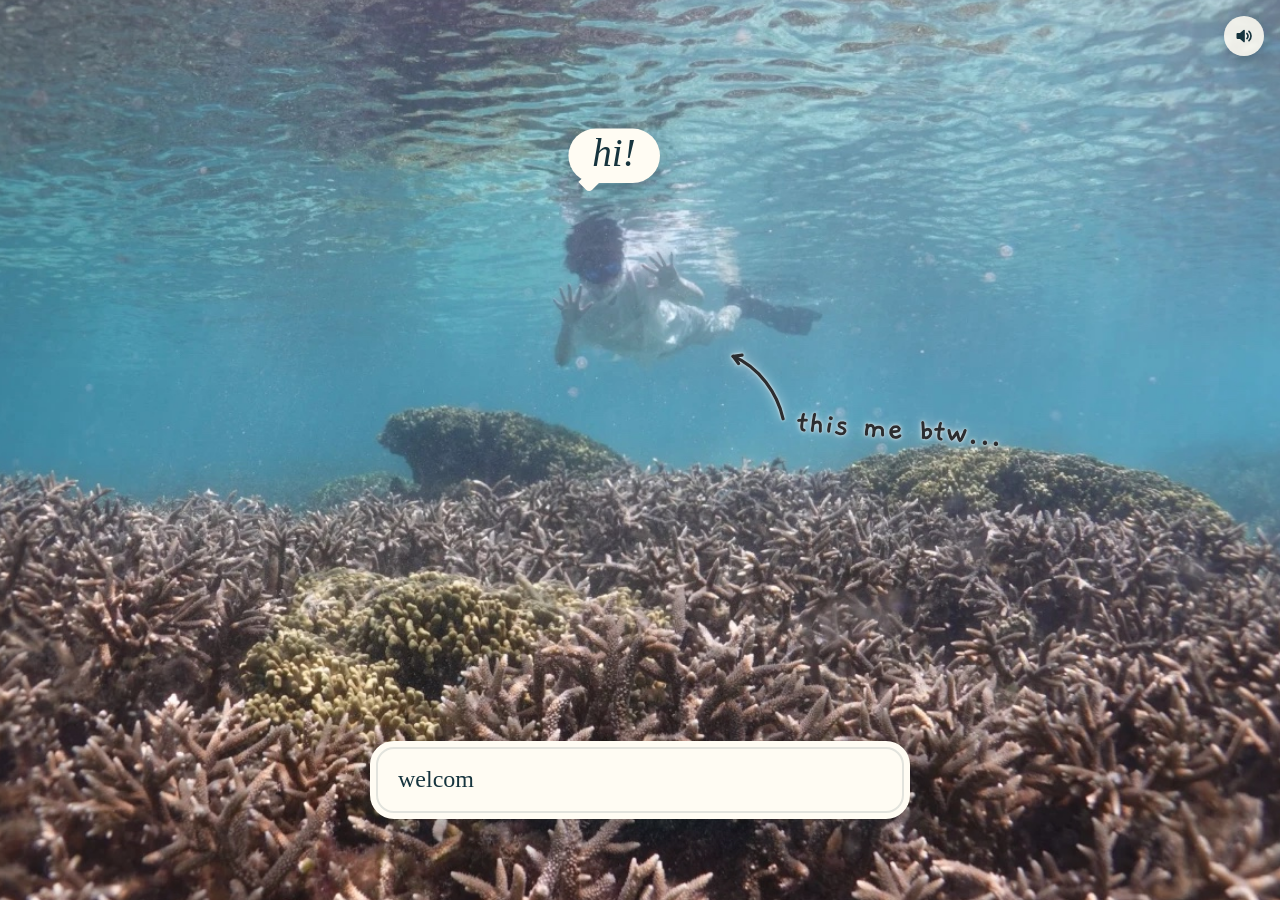
==== index.html @ 87427890 "Add Guam reef subheader under the Andrew's Reef title Co-Authored-By: Claude Opus 5.5 <noreply@anthr" ====
<!doctype html>
<html lang="en">
<head>
  <meta charset="utf-8">
  <meta name="viewport" content="width=device-width, initial-scale=1, viewport-fit=cover">
  <title>Andrew Gio Kang</title>
  <meta name="description" content="Andrew Gio Kang's personal website.">
  <meta name="theme-color" content="#0b3b4a">
  <link rel="preload" as="image" href="assets/scene1-plate.jpg">
  <link rel="preload" as="image" href="assets/reef-2.webp">
  <link rel="preconnect" href="https://fonts.googleapis.com">
  <link rel="preconnect" href="https://fonts.gstatic.com" crossorigin>
  <link href="https://fonts.googleapis.com/css2?family=Gaegu:wght@700&display=swap" rel="stylesheet">
  <style>
    /* Palatino Medium, falling back through the common Palatino cuts */
    @font-face {
      font-family: "AGK Palatino";
      src: local("Palatino Medium"), local("Palatino-Medium"),
           local("Palatino nova Medium"), local("PalatinoNova-Medium"),
           local("Palatino LT Std Medium"), local("PalatinoLTStd-Medium"),
           local("Palatino Linotype"), local("PalatinoLinotype-Roman"),
           local("Palatino"), local("Palatino-Roman"), local("Book Antiqua");
      font-weight: 500;
      font-style: normal;
    }
    @font-face {
      font-family: "AGK Palatino";
      src: local("Palatino Medium Italic"), local("Palatino-MediumItalic"),
           local("Palatino nova Medium Italic"), local("PalatinoNova-MediumItalic"),
           local("Palatino LT Std Medium Italic"), local("PalatinoLTStd-MediumItalic"),
           local("Palatino Linotype Italic"), local("PalatinoLinotype-Italic"),
           local("Palatino Italic"), local("Palatino-Italic"), local("Book Antiqua Italic");
      font-weight: 500;
      font-style: italic;
    }

    :root {
      --sea: #0b3b4a;
      --paper: #fffcf3;
      --ink: #16343e;
      --coral: #ff6a4d;
      --pencil: #2b2d30;
      --hand: "Gaegu", "Bradley Hand", "Segoe Print", cursive;
      --serif: "AGK Palatino", "Palatino Linotype", Palatino, "Book Antiqua",
               "URW Palladio L", P052, Georgia, serif;
      --vh: 1vh;
      --spring: cubic-bezier(.34, 1.56, .64, 1);
    }
    @supports (height: 1svh) { :root { --vh: 1svh; } }

    *, *::before, *::after { box-sizing: border-box; }
    html, body { margin: 0; height: 100%; }
    body {
      background: var(--sea);
      color: var(--ink);
      font-family: var(--serif);
      font-weight: 500;
      overflow: hidden;
      -webkit-font-smoothing: antialiased;
      -webkit-tap-highlight-color: transparent;
    }
    [hidden] { display: none !important; }

    /* ---------- Layers ---------- */
    .reef, .wipe, .bubbles, .menu, .hello { position: fixed; inset: 0; }
    .reef    { z-index: 0; overflow: hidden; }
    .wipe    { z-index: 1; width: 100%; height: 100%; pointer-events: none; opacity: 0; }
    .bubbles { z-index: 2; width: 100%; height: 100%; pointer-events: none; }
    .menu    { z-index: 3; }
    .hello   { z-index: 4; overflow: hidden; background: var(--sea); cursor: pointer; }

    .wipe.is-on { opacity: 1; }
    .wipe.is-fading { opacity: 0; transition: opacity .5s ease; }

    /* ---------- Scene 2: the reef ---------- */
    .reef img {
      width: 100%;
      height: 100%;
      object-fit: cover;
      object-position: 50% 45%;
      scale: 1.14;
      animation: drift 18s ease-in-out infinite alternate;
    }
    .is-diving .reef img,
    .is-menu .reef img {
      scale: 1;
      transition: scale 2.4s cubic-bezier(.2, .7, .2, 1);
    }
    @keyframes drift {
      from { translate: 0 0; }
      to   { translate: -1.2% -.8%; }
    }

    /* ---------- Scene 1: hello ---------- */
    /* 3:2 frame sized to cover the viewport, so overlays line up with the photo */
    .frame {
      position: absolute;
      width: max(100vw, calc(150 * var(--vh)));
      aspect-ratio: 3 / 2;
      left: calc(50vw - max(50vw, calc(75 * var(--vh))));
      top: calc(50 * var(--vh) - max(33.3333vw, calc(50 * var(--vh))));
      transform-origin: 47% 31%;
      opacity: 0;
    }
    .is-ready .frame {
      animation: fade-in .9s ease forwards, push-in 14s cubic-bezier(.25, .6, .3, 1) forwards,
                 sway 6s ease-in-out infinite alternate;
    }
    @keyframes fade-in { to { opacity: 1; } }
    @keyframes push-in { from { scale: 1; } to { scale: 1.09; } }
    @keyframes sway { from { translate: 0 -.25%; } to { translate: 0 .25%; } }

    .plate { display: block; width: 100%; height: 100%; }

    .hand { position: absolute; display: block; }
    .hand--l { left: 43.4848%; top: 30.9091%; width: 3.4848%; height: 5.2273%; transform-origin: 42.61% 92.39%; }
    .hand--r { left: 49.3939%; top: 27.5%;    width: 3.4091%; height: 4.6591%; transform-origin: 75.56% 82.93%; }
    .is-ready .hand--r { animation: wave-r 2.3s ease-in-out .7s infinite; }
    .is-ready .hand--l { animation: wave-l 2.3s ease-in-out .85s infinite; }
    @keyframes wave-r {
      0%, 66%, 100% { rotate: 0deg; }
      11% { rotate: -15deg; }  24% { rotate: 13deg; }
      37% { rotate: -13deg; }  50% { rotate: 11deg; }
    }
    @keyframes wave-l {
      0%, 66%, 100% { rotate: 0deg; }
      11% { rotate: 10deg; }   24% { rotate: -9deg; }
      37% { rotate: 9deg; }    50% { rotate: -7deg; }
    }

    /* little breath bubbles drifting up from the snorkel */
    .puffs { position: absolute; left: 45.6%; top: 3%; width: 2.4%; height: 22%; pointer-events: none; }
    .puffs i {
      position: absolute;
      top: 100%;
      left: var(--x);
      width: var(--s);
      aspect-ratio: 1;
      border-radius: 50%;
      border: 1px solid rgba(255, 255, 255, .75);
      background: radial-gradient(circle at 32% 30%, rgba(255, 255, 255, .9) 0 18%, rgba(255, 255, 255, .12) 22% 100%);
      opacity: 0;
    }
    .is-ready .puffs i { animation: puff 3.4s ease-in var(--d) infinite; }
    @keyframes puff {
      0%   { top: 100%; opacity: 0; translate: 0 0; }
      12%  { opacity: .9; }
      50%  { translate: 4px 0; }
      85%  { opacity: .8; }
      100% { top: 0%; opacity: 0; translate: -3px 0; }
    }

    /* "hi!" speech bubble, anchored above the snorkeler's head */
    .hi-anchor { position: absolute; left: 46.2%; top: 22.5%; width: 0; height: 0; }
    .hi {
      position: absolute;
      left: -18px;
      bottom: 12px;
      padding: .14em .62em .24em;
      background: var(--paper);
      color: var(--ink);
      border-radius: 999px;
      font-style: italic;
      font-size: clamp(24px, 2.8vw, 40px);
      line-height: 1;
      white-space: nowrap;
      transform-origin: 18px 100%;
      filter: drop-shadow(0 6px 12px rgba(0, 30, 45, .3));
      scale: 0;
    }
    .hi::after {
      content: "";
      position: absolute;
      left: 12px;
      bottom: -6px;
      width: 14px;
      height: 14px;
      background: inherit;
      border-radius: 0 0 4px 0;
      rotate: 45deg;
    }
    .is-ready .hi { animation: pop-in .55s var(--spring) .95s forwards, nod 1.15s ease-in-out 1.6s infinite; }
    @keyframes pop-in { from { scale: 0; } to { scale: 1; } }
    @keyframes nod { 0%, 100% { translate: 0 0; rotate: 0deg; } 50% { translate: 0 -4px; rotate: -4deg; } }

    /* game dialog box */
    .dialog {
      position: absolute;
      left: 50%;
      bottom: max(56px, calc(9 * var(--vh)), calc(env(safe-area-inset-bottom) + 24px));
      width: min(540px, calc(100% - 32px));
      translate: -50% 24px;
      scale: .94;
      opacity: 0;
      margin: 0;
      padding: 22px 52px 24px 28px;
      background: var(--paper);
      border-radius: 24px;
      box-shadow: 0 18px 40px rgba(0, 25, 40, .35);
      outline: 2px solid rgba(22, 52, 62, .12);
      outline-offset: -8px;
      font-size: clamp(19px, 2.2vw, 24px);
      line-height: 1.35;
      min-height: calc(1.35em + 46px);
      transition: opacity .3s ease, translate .5s var(--spring), scale .5s var(--spring);
    }
    .dialog.is-open { opacity: 1; translate: -50% 0; scale: 1; }
    .dialog__next {
      position: absolute;
      right: 22px;
      bottom: 18px;
      width: 16px;
      height: 12px;
      color: var(--coral);
      opacity: 0;
      transition: opacity .2s ease;
    }
    .dialog.is-done .dialog__next { opacity: 1; animation: nudge .9s ease-in-out infinite; }
    @keyframes nudge { 50% { translate: 0 4px; } }

    .hello.is-leaving .hi,
    .hello.is-leaving .note,
    .hello.is-leaving .dialog { opacity: 0; transition: opacity .18s ease; animation-play-state: paused; }

    /* ---------- Sticker menu ---------- */
    .menu {
      --cell: min(21vw, calc(30 * var(--vh)), 260px);
      display: grid;
      place-items: center;
      padding-top: clamp(48px, calc(8 * var(--vh)), 96px);
      pointer-events: none;
    }
    .is-menu .menu { pointer-events: auto; }
    .grid {
      display: grid;
      grid-template-columns: repeat(3, var(--cell));
      column-gap: clamp(14px, 5vw, 84px);
      row-gap: clamp(10px, calc(4.5 * var(--vh)), 48px);
      margin: 0;
      padding: 0;
      list-style: none;
    }

    .slot {
      display: block;
      color: inherit;
      text-decoration: none;
      outline: none;
      opacity: 0;
      scale: .2;
    }
    .menu.is-in .slot { animation: sticker-pop .75s var(--spring) calc(var(--i) * 120ms) both; }
    @keyframes sticker-pop {
      0%   { opacity: 0; scale: .2; translate: 0 60px; }
      55%  { opacity: 1; scale: 1.12; translate: 0 -8px; }
      78%  { scale: .96; translate: 0 2px; }
      100% { opacity: 1; scale: 1; translate: 0 0; }
    }

    .bob {
      display: flex;
      flex-direction: column;
      align-items: center;
      animation: bob var(--dur) ease-in-out var(--delay) infinite;
    }
    @keyframes bob {
      0%, 100% { translate: 0 0;      rotate: 0deg; }
      25%      { translate: 3px -6px; rotate: 1deg; }
      50%      { translate: 0 -11px;  rotate: 0deg; }
      75%      { translate: -3px -5px; rotate: -1deg; }
    }

    .sticker {
      display: flex;
      align-items: center;
      justify-content: center;
      width: var(--cell);
      height: var(--cell);
      rotate: var(--tilt);
      transition: scale .45s var(--spring), rotate .45s var(--spring);
    }
    .sticker img {
      display: block;
      max-width: calc(100% * var(--size, 1));
      max-height: calc(100% * var(--size, 1));
      filter: drop-shadow(0 10px 12px rgba(0, 25, 40, .32)) drop-shadow(0 2px 2px rgba(0, 25, 40, .18));
      transition: filter .3s ease;
      -webkit-user-drag: none;
      user-select: none;
    }

    .tag {
      margin-top: -4px;
      padding: .3em .78em .38em;
      background: var(--paper);
      color: var(--ink);
      border-radius: 7px 4px 8px 5px;
      font-size: clamp(14px, 1.45vw, 19px);
      line-height: 1;
      white-space: nowrap;
      rotate: var(--tag);
      box-shadow: 0 4px 10px rgba(0, 25, 40, .28);
      transition: background-color .2s ease, color .2s ease, scale .35s var(--spring);
    }

    .slot:hover .sticker,
    .slot:focus-visible .sticker { scale: 1.1; rotate: 0deg; }
    .slot:hover .sticker img,
    .slot:focus-visible .sticker img { filter: drop-shadow(0 22px 20px rgba(0, 25, 40, .38)) drop-shadow(0 2px 2px rgba(0, 25, 40, .15)); }
    .slot:hover .tag,
    .slot:focus-visible .tag { background: var(--coral); color: #fff; scale: 1.06; }
    .slot:active .sticker { scale: .95; transition-duration: .12s; }
    .slot.is-picked .sticker { animation: picked .45s var(--spring); }

    /* Animal Crossing-style "!" when the Film & Media sticker is picked */
    .bob { position: relative; }
    .slot.is-shocked .sticker { animation: shock-jump .55s var(--spring); }
    @keyframes shock-jump {
      0%   { scale: 1.1; translate: 0 0; rotate: 0deg; }
      30%  { scale: 1.16; translate: 0 -22px; rotate: -3deg; }
      100% { scale: 1.12; translate: 0 0; rotate: 0deg; }
    }
    .shock { position: absolute; z-index: 3; left: 50%; top: 4%; width: 0; height: 0; pointer-events: none; }
    .shock b {
      position: absolute;
      left: 0;
      bottom: 0;
      translate: -50% 0;
      font-family: "Arial Rounded MT Bold", ui-rounded, "Arial Black", system-ui, sans-serif;
      font-size: clamp(50px, 5.6vw, 76px);
      font-weight: 900;
      line-height: 1;
      color: var(--coral);
      -webkit-text-stroke: 4px #fff;
      paint-order: stroke fill;
      filter: drop-shadow(0 4px 8px rgba(0, 25, 40, .35));
      animation: bang .45s var(--spring) both;
    }
    .shock i {
      position: absolute;
      left: -3px;
      bottom: 6px;
      width: 6px;
      height: 24px;
      border-radius: 3px;
      background: var(--ink);
      box-shadow: 0 0 0 2px #fff;
      transform-origin: 50% calc(100% + 54px);
      rotate: var(--r);
      animation: zing .4s ease-out both;
    }
    .shock i:nth-child(1) { --r: -58deg; }
    .shock i:nth-child(2) { --r: -34deg; }
    .shock i:nth-child(3) { --r: 34deg; }
    .shock i:nth-child(4) { --r: 58deg; }
    @keyframes bang { from { scale: 0; translate: -50% 20px; } to { scale: 1; translate: -50% 0; } }
    @keyframes zing { from { opacity: 0; scale: 1 .2; } to { opacity: 1; scale: 1 1; } }
    @keyframes picked {
      0%   { scale: 1.1; rotate: 0deg; }
      35%  { scale: .86; rotate: -6deg; }
      100% { scale: 1.18; rotate: 4deg; }
    }

    /* ---------- Journal-paper title ---------- */
    .title {
      position: absolute;
      z-index: 2;
      left: clamp(10px, 2.4vw, 40px);
      top: clamp(14px, calc(3 * var(--vh)), 38px);
      margin: 0;
      font-size: clamp(26px, 3.1vw, 44px);
      font-weight: 500;
      font-style: italic;
      line-height: 1;
      white-space: nowrap;
      rotate: -9deg;
      opacity: 0;
      pointer-events: none;
    }
    .menu.is-in .title { animation: paper-in .8s var(--spring) both; }
    @keyframes paper-in {
      from { opacity: 0; translate: -40px -50px; scale: .7; }
      to   { opacity: 1; translate: 0 0; scale: 1; }
    }
    .title__float {
      display: block;
      filter: drop-shadow(0 10px 14px rgba(0, 25, 40, .3)) drop-shadow(0 1px 1px rgba(0, 25, 40, .2));
      animation: bob 6.5s ease-in-out -1s infinite;
    }
    /* lined notebook page: blue rules, red margin, spiral holes on top, torn bottom edge */
    .title__paper {
      display: block;
      padding: .9em .8em .62em 1.5em;
      color: #1d2f5c;
      background-color: #fffdf5;
      background-image:
        linear-gradient(90deg, transparent 1.05em, rgba(226, 92, 92, .65) 1.05em, rgba(226, 92, 92, .65) calc(1.05em + 1.5px), transparent calc(1.05em + 1.5px)),
        repeating-linear-gradient(180deg, transparent 0 calc(.55em - 1px), rgba(84, 140, 205, .4) calc(.55em - 1px) .55em);
      background-position: 0 0, 0 .52em;
      -webkit-mask: radial-gradient(circle .16em at 50% .4em, transparent 95%, #000 100%) 0 0 / .6em 100% repeat-x;
      mask: radial-gradient(circle .16em at 50% .4em, transparent 95%, #000 100%) 0 0 / .6em 100% repeat-x;
      clip-path: polygon(0 0, 100% 0, 100% 91%, 97% 95%, 93% 92%, 89% 97%, 85% 93%, 80% 97%, 76% 92%, 71% 96%,
                         66% 93%, 61% 98%, 56% 93%, 51% 96%, 46% 92%, 41% 97%, 36% 93%, 31% 96%, 26% 92%,
                         21% 97%, 16% 93%, 11% 96%, 6% 92%, 2% 96%, 0 93%);
    }
    .title__name { margin: 0; font: inherit; }
    /* small note under the title; wraps to the title's width instead of widening the paper */
    .title__sub {
      width: 0;
      min-width: 100%;
      margin: .45em 0 .2em;
      font-size: clamp(12px, 1vw, 14.5px);
      font-style: normal;
      line-height: 1.45;
      white-space: normal;
      color: #46527a;
    }
    .title__sub i { font-style: italic; }

    /* ---------- Pencil note pointing at the snorkeler (positions are % of the photo) ---------- */
    .note {
      position: absolute;
      inset: 0;
      color: var(--pencil);
      pointer-events: none;
    }
    .note__arrow {
      position: absolute;
      left: 55.7%;
      top: 38.4%;
      width: 4.1%;
      height: 7.1%;
      overflow: visible;
      fill: none;
      stroke: currentColor;
      stroke-width: 3px;
      filter: drop-shadow(0 0 1.5px rgba(255, 255, 255, .95)) drop-shadow(0 0 5px rgba(255, 255, 255, .6));
      stroke-linecap: round;
      stroke-linejoin: round;
    }
    .note__arrow path { stroke-dasharray: 1; stroke-dashoffset: 1; vector-effect: non-scaling-stroke; }
    .is-ready .note__shaft { animation: draw .45s ease-out 2.6s forwards; }
    .is-ready .note__head  { animation: draw .18s ease-out 3.05s forwards; }
    @keyframes draw { to { stroke-dashoffset: 0; } }
    .note__text {
      position: absolute;
      left: 60.4%;
      top: 44.6%;
      font-family: var(--hand);
      font-weight: 700;
      font-size: clamp(20px, calc(max(100vw, calc(150 * var(--vh))) * .023), 38px);
      line-height: 1;
      white-space: nowrap;
      rotate: 4deg;
      text-shadow: 0 0 1px rgba(255, 255, 255, .9), 0 0 4px rgba(255, 255, 255, .85), 0 0 12px rgba(255, 255, 255, .5);
      clip-path: inset(-30% 100% -30% 0);
    }
    .is-ready .note__text { animation: write .75s linear 1.85s forwards; }
    @keyframes write { to { clip-path: inset(-30% -5% -30% -5%); } }
    /* tall phones crop the right side of the photo, so tuck the note in under him */
    @media (max-aspect-ratio: 7/10) {
      .note__arrow { left: 47.5%; top: 40%; width: 3.5%; height: 6%; }
      .note__text { left: 51.2%; top: 45.6%; rotate: -2deg; font-size: clamp(17px, 5.4vw, 23px); }
    }

    /* ---------- Sound toggle ---------- */
    .sound {
      position: fixed;
      z-index: 10;
      right: max(16px, env(safe-area-inset-right));
      top: max(16px, env(safe-area-inset-top));
      width: 40px;
      height: 40px;
      display: grid;
      place-items: center;
      padding: 0;
      border: 0;
      border-radius: 50%;
      background: rgba(255, 252, 243, .88);
      color: var(--ink);
      box-shadow: 0 4px 12px rgba(0, 25, 40, .25);
      cursor: pointer;
      transition: scale .3s var(--spring);
    }
    .sound:hover { scale: 1.08; }
    .sound:focus-visible { outline: 3px solid var(--coral); outline-offset: 2px; }
    .sound svg { width: 20px; height: 20px; }
    .sound .waves { transition: opacity .2s ease; }
    .sound[aria-pressed="false"] .waves { opacity: 0; }
    .sound .mute { opacity: 0; transition: opacity .2s ease; }
    .sound[aria-pressed="false"] .mute { opacity: 1; }

    /* ---------- Small screens: 2 x 3 ---------- */
    @media (max-width: 640px) {
      .menu { --cell: min(42vw, calc(21 * var(--vh)), 200px); padding-top: 88px; }
      .title { font-size: 24px; }
      .grid { grid-template-columns: repeat(2, var(--cell)); column-gap: 28px; }
      .dialog { padding: 18px 46px 20px 22px; }
    }

    @media (prefers-reduced-motion: reduce) {
      .is-ready .frame { animation: fade-in .4s ease forwards; }
      .is-ready .hand--r, .is-ready .hand--l, .is-ready .puffs i { animation: none; }
      .is-ready .hi { animation: pop-in .01s linear .4s forwards; }
      .reef img { animation: none; scale: 1; }
      .menu.is-in .slot { animation: fade-in .4s ease both; scale: 1; }
      .bob, .title__float { animation: none; }
      .slot.is-shocked .sticker, .shock b, .shock i { animation: none; }
      .menu.is-in .title { animation: fade-in .4s ease both; scale: 1; translate: 0 0; }
      .is-ready .note__text { animation: none; clip-path: none; }
      .is-ready .note__arrow path { animation: none; stroke-dashoffset: 0; }
      .dialog.is-done .dialog__next { animation: none; }
    }
  </style>
  <noscript><style>.hello { display: none; } .slot, .title { opacity: 1; scale: 1; } .menu { pointer-events: auto; } .reef img { scale: 1; }</style></noscript>
</head>
<body>
  <div class="reef" aria-hidden="true">
    <img src="assets/reef-2.webp" alt="">
  </div>

  <canvas class="wipe" aria-hidden="true"></canvas>
  <canvas class="bubbles" aria-hidden="true"></canvas>

  <main class="menu" id="menu">
    <div class="title">
      <div class="title__float"><div class="title__paper">
        <h1 class="title__name">Andrew&rsquo;s Reef</h1>
        <p class="title__sub">The background is an <i>Acropora</i> coral reef in Guam, where I&rsquo;m from.</p>
      </div></div>
    </div>
    <nav aria-label="Sections">
      <ul class="grid">
        <li><a class="slot" href="film.html" data-sfx="shocked" style="--i:0; --tilt:-5deg; --tag:-3deg; --dur:3.8s; --delay:-.6s">
          <span class="bob"><span class="sticker"><img src="assets/sticker-camera.png" alt=""></span><span class="tag">Film &amp; Media</span></span>
        </a></li>
        <li><a class="slot" href="about.html" style="--i:1; --tilt:3deg; --tag:3deg; --dur:4.1s; --delay:-3s">
          <span class="bob"><span class="sticker"><img src="assets/sticker-face.png" alt=""></span><span class="tag">About Me!</span></span>
        </a></li>
        <li><a class="slot" href="blog.html" style="--i:2; --tilt:4deg; --tag:2deg; --dur:4.4s; --delay:-2.1s; --size:.95">
          <span class="bob"><span class="sticker"><img src="assets/sticker-journal.png" alt=""></span><span class="tag">Blog</span></span>
        </a></li>
        <li><a class="slot" href="research.html" style="--i:3; --tilt:-2deg; --tag:-2deg; --dur:3.5s; --delay:-1.3s">
          <span class="bob"><span class="sticker"><img src="assets/sticker-microscope.png" alt=""></span><span class="tag">Research</span></span>
        </a></li>
        <li><a class="slot" href="projects.html" style="--i:4; --tilt:-4deg; --tag:-1deg; --dur:3.9s; --delay:-.2s">
          <span class="bob"><span class="sticker"><img src="assets/sticker-mask.png" alt=""></span><span class="tag">Projects</span></span>
        </a></li>
        <li><a class="slot" href="venture.html" style="--i:5; --tilt:5deg; --tag:2deg; --dur:4.6s; --delay:-1.7s; --size:.95">
          <span class="bob"><span class="sticker"><img src="assets/sticker-fins.png" alt=""></span><span class="tag">Venture</span></span>
        </a></li>
      </ul>
    </nav>
  </main>


  <section class="hello" id="hello" aria-label="Welcome">
    <div class="frame">
      <img class="plate" src="assets/scene1-plate.jpg" alt="Andrew snorkeling over a staghorn coral reef, waving hello">
      <img class="hand hand--l" src="assets/hand-l.png" alt="" data-origin="42.61,92.39">
      <img class="hand hand--r" src="assets/hand-r.png" alt="" data-origin="75.56,82.93">
      <div class="puffs" aria-hidden="true">
        <i style="--x:20%; --s:5px; --d:.2s"></i>
        <i style="--x:55%; --s:3px; --d:1.1s"></i>
        <i style="--x:35%; --s:7px; --d:1.9s"></i>
        <i style="--x:65%; --s:4px; --d:2.6s"></i>
      </div>
      <div class="hi-anchor"><div class="hi" aria-hidden="true">hi!</div></div>
      <div class="note" aria-hidden="true">
        <svg class="note__arrow" viewBox="0 0 87 100">
          <path class="note__shaft" pathLength="1" d="M80 96 C 72 60, 46 22, 8 6"/>
          <path class="note__head" pathLength="1" d="M15.8 16.4 L 8 6 L 20.9 4.4"/>
        </svg>
        <span class="note__text">this me btw...</span>
      </div>
    </div>
    <p class="dialog" aria-live="polite">
      <span class="dialog__text"></span>
      <svg class="dialog__next" viewBox="0 0 16 12" aria-hidden="true"><path d="M1.5 1.5h13L8 10.5z" fill="currentColor" stroke="currentColor" stroke-width="2" stroke-linejoin="round"/></svg>
    </p>
  </section>

  <button class="sound" type="button" aria-pressed="true" aria-label="Sound">
    <svg viewBox="0 0 24 24" fill="none" stroke="currentColor" stroke-width="2" stroke-linecap="round" stroke-linejoin="round" aria-hidden="true">
      <path d="M4 9.5h3.5L12 5.5v13l-4.5-4H4z" fill="currentColor"/>
      <g class="waves"><path d="M15.5 9a4 4 0 0 1 0 6"/><path d="M18 6.5a7.5 7.5 0 0 1 0 11"/></g>
      <g class="mute"><path d="M16 9.5l5 5M21 9.5l-5 5"/></g>
    </svg>
  </button>

  <script>
  (function () {
    var MESSAGE = 'welcome to my personal website';
    var TAU = Math.PI * 2;
    var reduce = window.matchMedia('(prefers-reduced-motion: reduce)').matches;
    var body = document.body;
    var hello = document.getElementById('hello');
    var frame = hello.querySelector('.frame');
    var plate = hello.querySelector('.plate');
    var hands = Array.prototype.slice.call(hello.querySelectorAll('.hand'));
    var dialog = hello.querySelector('.dialog');
    var textEl = hello.querySelector('.dialog__text');
    var menu = document.getElementById('menu');
    var slots = Array.prototype.slice.call(menu.querySelectorAll('.slot'));
    var wipe = document.querySelector('.wipe');
    var fx = document.querySelector('.bubbles');
    var fxc = fx.getContext('2d');
    var state = 'loading';
    var autoTimer, typeTimer, introTimer, lastInputWasKey = false;

    /* ---------- Sound: tiny synthesized blips, unlocked on first gesture ---------- */
    var Sound = (function () {
      var ctx = null, on = true;
      try { on = localStorage.getItem('agk-sound') !== 'off'; } catch (e) {}
      function unlock() {
        if (!ctx) {
          var AC = window.AudioContext || window.webkitAudioContext;
          if (!AC) return;
          ctx = new AC();
        }
        if (ctx.state === 'suspended') ctx.resume();
      }
      function live() { return on && ctx && ctx.state === 'running'; }
      function tone(o) {
        if (!live()) return;
        var t = ctx.currentTime + (o.delay || 0), dur = o.dur || .08;
        var osc = ctx.createOscillator(), g = ctx.createGain();
        osc.type = o.type || 'sine';
        osc.frequency.setValueAtTime(o.f0, t);
        osc.frequency.exponentialRampToValueAtTime(o.f1 || o.f0, t + dur);
        g.gain.setValueAtTime(.0001, t);
        g.gain.exponentialRampToValueAtTime(o.gain || .08, t + .008);
        g.gain.exponentialRampToValueAtTime(.0001, t + dur);
        osc.connect(g); g.connect(ctx.destination);
        osc.start(t); osc.stop(t + dur + .03);
      }
      return {
        unlock: unlock,
        get on() { return on; },
        set on(v) { on = v; try { localStorage.setItem('agk-sound', v ? 'on' : 'off'); } catch (e) {} },
        tick: function () { tone({ type: 'triangle', f0: 1350 + Math.random() * 250, dur: .03, gain: .02 }); },
        blip: function () { tone({ f0: 900, f1: 1300, dur: .06, gain: .045 }); },
        pop: function (delay) { tone({ f0: 320, f1: 820, dur: .09, gain: .1, delay: delay }); },
        scribble: function (delay) {
          if (!live()) return;
          var t = ctx.currentTime + (delay || 0), len = .7, sr = ctx.sampleRate;
          var buf = ctx.createBuffer(1, sr * len, sr), d = buf.getChannelData(0);
          for (var i = 0; i < d.length; i++) d[i] = (Math.random() * 2 - 1) * (.35 + .65 * Math.abs(Math.sin(i / sr * Math.PI * 9)));
          var src = ctx.createBufferSource(), bp = ctx.createBiquadFilter(), g = ctx.createGain();
          src.buffer = buf; bp.type = 'bandpass'; bp.frequency.value = 3200; bp.Q.value = .8;
          g.gain.setValueAtTime(.0001, t); g.gain.exponentialRampToValueAtTime(.045, t + .05);
          g.gain.setValueAtTime(.045, t + len - .1); g.gain.exponentialRampToValueAtTime(.0001, t + len);
          src.connect(bp); bp.connect(g); g.connect(ctx.destination); src.start(t); src.stop(t + len);
        },
        select: function () {
          tone({ type: 'triangle', f0: 660, dur: .09, gain: .07 });
          tone({ type: 'triangle', f0: 990, dur: .14, gain: .07, delay: .08 });
        },
        bubbles: function () {
          if (!live()) return;
          var t = ctx.currentTime, len = 1.6;
          var buf = ctx.createBuffer(1, ctx.sampleRate * len, ctx.sampleRate), d = buf.getChannelData(0);
          for (var i = 0; i < d.length; i++) d[i] = Math.random() * 2 - 1;
          var src = ctx.createBufferSource(), bp = ctx.createBiquadFilter(), g = ctx.createGain();
          src.buffer = buf; bp.type = 'bandpass'; bp.Q.value = 1.4;
          bp.frequency.setValueAtTime(350, t); bp.frequency.exponentialRampToValueAtTime(2200, t + len);
          g.gain.setValueAtTime(.0001, t); g.gain.exponentialRampToValueAtTime(.09, t + .25);
          g.gain.exponentialRampToValueAtTime(.0001, t + len);
          src.connect(bp); bp.connect(g); g.connect(ctx.destination); src.start(t); src.stop(t + len);
          for (var k = 0; k < 22; k++) {
            var f = 500 + Math.random() * 1100;
            tone({ f0: f, f1: f * 1.8, dur: .05, gain: .025 + Math.random() * .025, delay: Math.random() * 1.3 });
          }
        }
      };
    })();

    var shocked = new Audio('assets/sfx/shocked.mp3');
    shocked.preload = 'auto';

    var soundBtn = document.querySelector('.sound');
    soundBtn.setAttribute('aria-pressed', String(Sound.on));
    soundBtn.addEventListener('click', function () {
      Sound.on = !Sound.on;
      soundBtn.setAttribute('aria-pressed', String(Sound.on));
      if (Sound.on) { Sound.unlock(); Sound.blip(); }
    });
    ['pointerdown', 'keydown'].forEach(function (ev) {
      window.addEventListener(ev, function (e) { lastInputWasKey = ev === 'keydown'; Sound.unlock(); }, true);
    });

    /* ---------- Bubbles canvas (transition burst + ambient) ---------- */
    var bubbles = [], rafOn = false, last = 0, ambient = false, nextAmbient = 0, wipeCtx = null;
    function dpr() { return Math.min(window.devicePixelRatio || 1, 2); }
    function sizeCanvas(c, ctx) {
      var r = dpr();
      c.width = Math.round(innerWidth * r); c.height = Math.round(innerHeight * r);
      ctx.setTransform(r, 0, 0, r, 0, 0);
    }
    sizeCanvas(fx, fxc);
    window.addEventListener('resize', function () { sizeCanvas(fx, fxc); });

    function easeOutBack(x) { var c1 = 1.70158, c3 = c1 + 1; return 1 + c3 * Math.pow(x - 1, 3) + c1 * Math.pow(x - 1, 2); }
    function scaleFactor() { return Math.max(.55, Math.min(1.4, Math.sqrt(innerWidth * innerHeight) / 1000)); }

    function burst(now) {
      var W = innerWidth, H = innerHeight, s = scaleFactor();
      var n = Math.round(Math.max(90, Math.min(240, W * H / 7000)));
      for (var i = 0; i < n; i++) {
        var delay = Math.pow(Math.random(), .9) * .85, prog = delay / .85;
        bubbles.push({
          x: Math.random() * W,
          y: H * (1.08 - prog * .95) + (Math.random() - .5) * H * .3,
          R: (14 + Math.pow(Math.random(), 2.2) * 95) * s,
          born: now + delay * 1000,
          vy: (140 + Math.random() * 260) * s,
          wob: 4 + Math.random() * 12, ph: Math.random() * TAU, fq: 2 + Math.random() * 3,
          life: 2.4 + Math.random() * .6, erase: true
        });
      }
    }
    function ambientBubble(now) {
      var s = scaleFactor(), H = innerHeight;
      var vy = (35 + Math.random() * 55) * s;
      bubbles.push({
        x: Math.random() * innerWidth, y: H + 12, R: (2 + Math.random() * 6) * s, born: now,
        vy: vy, wob: 3 + Math.random() * 6, ph: Math.random() * TAU, fq: 1 + Math.random() * 2,
        life: (H + 40) / vy + 1, erase: false, soft: true
      });
    }

    function drawBubble(c, x, y, r, a) {
      if (r < .5 || a <= 0) return;
      c.beginPath(); c.arc(x, y, r, 0, TAU);
      if (r > 6) {
        var g = c.createRadialGradient(x - r * .3, y - r * .35, r * .1, x, y, r);
        g.addColorStop(0, 'rgba(255,255,255,' + (.1 * a) + ')');
        g.addColorStop(.75, 'rgba(255,255,255,' + (.05 * a) + ')');
        g.addColorStop(1, 'rgba(255,255,255,' + (.32 * a) + ')');
        c.fillStyle = g; c.fill();
      }
      c.lineWidth = Math.max(1, r * .05);
      c.strokeStyle = 'rgba(255,255,255,' + (.72 * a) + ')';
      c.stroke();
      c.fillStyle = 'rgba(255,255,255,' + (.9 * a) + ')';
      c.beginPath(); c.ellipse(x - r * .38, y - r * .38, r * .2, r * .11, -Math.PI / 4, 0, TAU); c.fill();
      if (r > 10) {
        c.strokeStyle = 'rgba(255,255,255,' + (.38 * a) + ')';
        c.lineWidth = Math.max(1, r * .04);
        c.beginPath(); c.arc(x, y, r * .72, .15 * Math.PI, .4 * Math.PI); c.stroke();
      }
    }

    function frameLoop(now) {
      var dt = Math.min(.05, (now - last) / 1000); last = now;
      fxc.clearRect(0, 0, innerWidth, innerHeight);
      if (ambient && now > nextAmbient) { ambientBubble(now); nextAmbient = now + 280 + Math.random() * 520; }
      for (var i = 0; i < bubbles.length; i++) {
        var b = bubbles[i], age = (now - b.born) / 1000;
        if (age < 0) continue;
        b.y -= b.vy * dt; b.vy += (b.soft ? 4 : 70) * dt;
        var x = b.x + Math.sin(age * b.fq + b.ph) * b.wob;
        var r = b.R * (b.soft ? 1 : easeOutBack(Math.min(1, age / .35)));
        if (b.erase && wipeCtx) { wipeCtx.beginPath(); wipeCtx.arc(x, b.y, r, 0, TAU); wipeCtx.fill(); }
        var a = Math.min(1, age / .1) * Math.max(0, Math.min(1, (b.life - age) / .4)) * (b.soft ? .6 : 1);
        drawBubble(fxc, x, b.y, r, a);
        if (age > b.life || b.y + r < -10) b.dead = true;
      }
      bubbles = bubbles.filter(function (b) { return !b.dead; });
      if (bubbles.length || ambient) requestAnimationFrame(frameLoop); else rafOn = false;
    }
    function runLoop() { if (!rafOn) { rafOn = true; last = performance.now(); requestAnimationFrame(frameLoop); } }

    /* ---------- Intro ---------- */
    function typeMessage() {
      state = 'typing';
      dialog.classList.add('is-open');
      var i = 0;
      (function step() {
        i++;
        textEl.textContent = MESSAGE.slice(0, i);
        if (i % 2 && MESSAGE[i - 1] !== ' ') Sound.tick();
        if (i < MESSAGE.length) typeTimer = setTimeout(step, reduce ? 0 : 38);
        else finishTyping();
      })();
    }
    function finishTyping() {
      clearTimeout(typeTimer);
      textEl.textContent = MESSAGE;
      dialog.classList.add('is-done');
      state = 'ready';
      autoTimer = setTimeout(dive, 3800);
    }
    function advance() {
      if (state === 'intro') { clearTimeout(introTimer); typeMessage(); }
      else if (state === 'typing') finishTyping();
      else if (state === 'ready') dive();
    }

    // paint the current hello frame (photo + hands at their live angles) onto the wipe canvas
    function snapshot() {
      wipeCtx = wipe.getContext('2d');
      sizeCanvas(wipe, wipeCtx);
      var r = frame.getBoundingClientRect(), k = r.width / frame.offsetWidth;
      wipeCtx.fillStyle = '#0b3b4a';
      wipeCtx.fillRect(0, 0, innerWidth, innerHeight);
      wipeCtx.drawImage(plate, r.left, r.top, r.width, r.height);
      hands.forEach(function (h) {
        var w = h.offsetWidth * k, hh = h.offsetHeight * k;
        var x = r.left + h.offsetLeft * k, y = r.top + h.offsetTop * k;
        var o = h.getAttribute('data-origin').split(',').map(Number);
        var ox = w * o[0] / 100, oy = hh * o[1] / 100;
        var ang = parseFloat(getComputedStyle(h).rotate) || 0;
        wipeCtx.save();
        wipeCtx.translate(x + ox, y + oy);
        wipeCtx.rotate(ang * Math.PI / 180);
        wipeCtx.drawImage(h, -ox, -oy, w, hh);
        wipeCtx.restore();
      });
      wipeCtx.globalCompositeOperation = 'destination-out';
      wipeCtx.fillStyle = '#000';
      wipe.classList.add('is-on');
    }

    function popStickers() {
      menu.classList.add('is-in');
      slots.forEach(function (s, i) { Sound.pop(i * .12 + .3); });
    }

    function enterMenu() {
      state = 'menu';
      body.classList.add('is-menu');
      ambient = true; runLoop();
      if (lastInputWasKey) slots[0].focus();
    }

    function dive() {
      if (state !== 'ready' && state !== 'typing') return;
      state = 'diving';
      clearTimeout(autoTimer); clearTimeout(typeTimer);
      hello.classList.add('is-leaving');
      if (reduce) {
        hello.style.transition = 'opacity .5s ease';
        hello.style.opacity = '0';
        body.classList.add('is-diving');
        setTimeout(function () { hello.hidden = true; popStickers(); enterMenu(); }, 500);
        return;
      }
      Sound.bubbles();
      setTimeout(function () {
        snapshot();
        hello.hidden = true;
        body.classList.add('is-diving');
        var now = performance.now();
        burst(now); runLoop();
        setTimeout(popStickers, 1100);
        setTimeout(function () { wipe.classList.add('is-fading'); }, 1500);
        setTimeout(function () { wipe.hidden = true; wipeCtx = null; enterMenu(); }, 2100);
      }, 180);
    }

    hello.addEventListener('click', advance);

    /* ---------- Keyboard: A/Enter to continue, arrows to move between stickers ---------- */
    document.addEventListener('keydown', function (e) {
      if (state === 'intro' || state === 'typing' || state === 'ready') {
        if (e.target.closest && e.target.closest('button')) return;
        if (['Enter', ' ', 'ArrowRight', 'a', 'A', 'x', 'X'].indexOf(e.key) > -1) { e.preventDefault(); advance(); }
        return;
      }
      if (state !== 'menu') return;
      var keys = { ArrowLeft: -1, ArrowRight: 1, ArrowUp: 'up', ArrowDown: 'down' };
      if (!(e.key in keys)) return;
      e.preventDefault();
      var cols = getComputedStyle(menu.querySelector('.grid')).gridTemplateColumns.split(' ').length;
      var idx = slots.indexOf(document.activeElement);
      if (idx < 0) { slots[0].focus(); return; }
      var d = keys[e.key], next = d === 'up' ? idx - cols : d === 'down' ? idx + cols : idx + d;
      if (next >= 0 && next < slots.length) slots[next].focus();
    });

    /* ---------- Stickers ---------- */
    slots.forEach(function (s) {
      s.addEventListener('pointerenter', function () { if (state === 'menu') Sound.blip(); });
      s.addEventListener('focus', function () { if (state === 'menu' && lastInputWasKey) Sound.blip(); });
      s.addEventListener('click', function (e) {
        var isShock = s.hasAttribute('data-sfx');
        if ((reduce && !isShock) || e.metaKey || e.ctrlKey || e.shiftKey) return;
        e.preventDefault();
        if (s.classList.contains('is-picked')) return;
        s.classList.add('is-picked');
        if (isShock) {
          if (Sound.on) {
            shocked.currentTime = 0;
            var p = shocked.play(); if (p) p.catch(function () {});
            try { sessionStorage.setItem('agk-shocked', String(Date.now())); } catch (err) {}
          }
          s.classList.add('is-shocked');
          var fx = document.createElement('span');
          fx.className = 'shock';
          fx.setAttribute('aria-hidden', 'true');
          fx.innerHTML = '<i></i><i></i><i></i><i></i><b>!</b>';
          s.querySelector('.bob').appendChild(fx);
        } else {
          Sound.select();
        }
        setTimeout(function () { window.location.href = s.href; }, isShock ? 1050 : 420);
      });
    });
    window.addEventListener('pageshow', function () {
      slots.forEach(function (s) {
        s.classList.remove('is-picked', 'is-shocked');
        var fx = s.querySelector('.shock'); if (fx) fx.remove();
      });
    });

    /* ---------- Start once the hello layers have decoded ---------- */
    var layers = [plate].concat(hands);
    var decoded = Promise.all(layers.map(function (img) { return img.decode ? img.decode().catch(function () {}) : null; }));
    // never let a slow decode stall the intro
    Promise.race([decoded, new Promise(function (res) { setTimeout(res, 2500); })])
      .then(function () {
        if (location.hash === '#menu') {
          hello.hidden = true; wipe.hidden = true;
          state = 'diving';
          body.classList.add('is-diving');
          popStickers(); enterMenu();
          return;
        }
        body.classList.add('is-ready');
        state = 'intro';
        introTimer = setTimeout(typeMessage, reduce ? 300 : 1500);
        setTimeout(function () { if (state !== 'diving' && state !== 'menu') Sound.scribble(); }, reduce ? 300 : 1850);
      });
  })();
  </script>
</body>
</html>
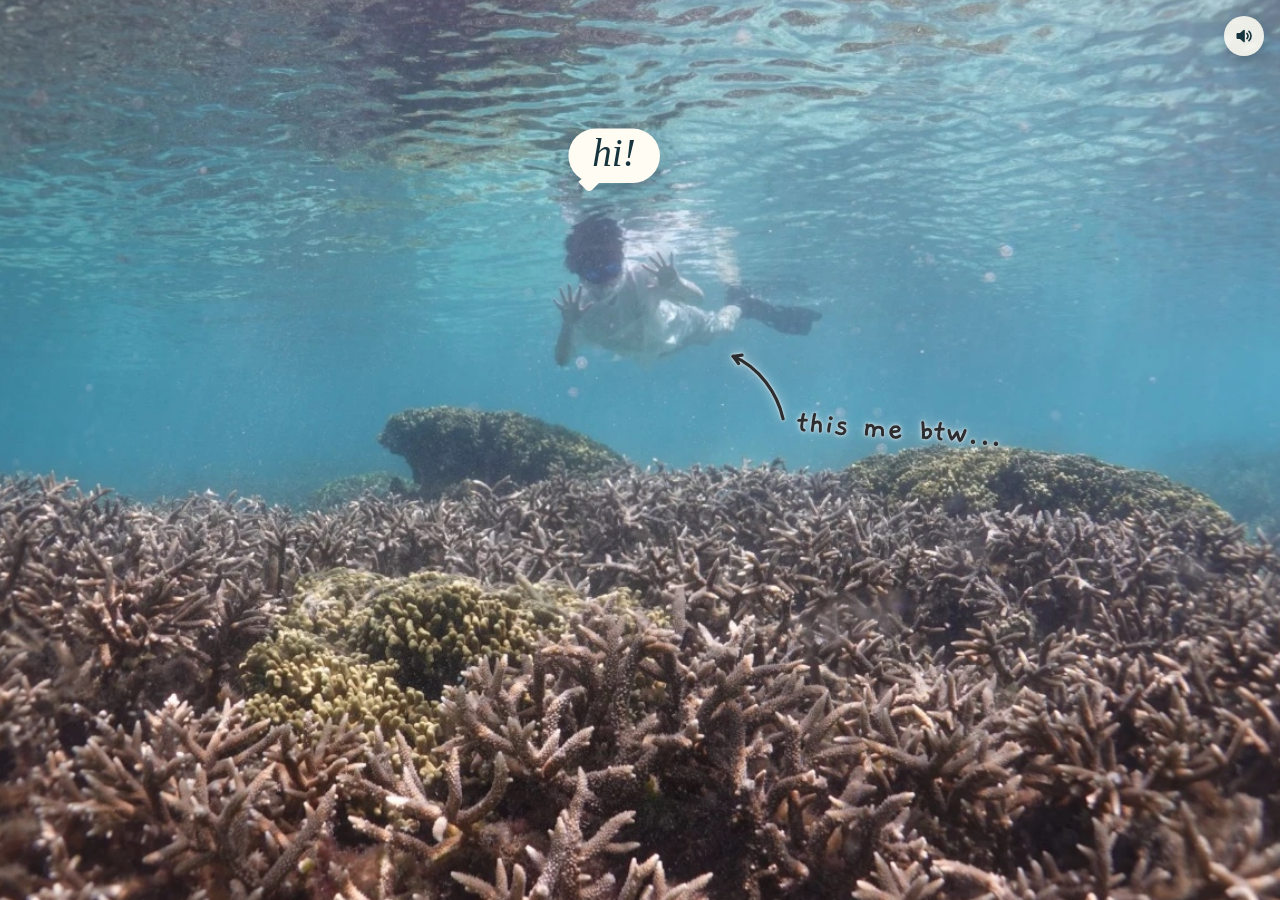
==== commit 355c3ee4: "Slightly bigger, wider title paper; add snorkeling line to subheader Co-Authored-By: Claude Opus 5.5" ====
--- a/index.html
+++ b/index.html
@@ -224,6 +224,7 @@
 
     /* ---------- Sticker menu ---------- */
     .menu {
+      --tf: clamp(29px, 3.45vw, 49px);   /* journal-paper title size */
       --cell: min(21vw, calc(30 * var(--vh)), 260px);
       display: grid;
       place-items: center;
@@ -368,7 +369,7 @@
       left: clamp(10px, 2.4vw, 40px);
       top: clamp(14px, calc(3 * var(--vh)), 38px);
       margin: 0;
-      font-size: clamp(26px, 3.1vw, 44px);
+      font-size: var(--tf);
       font-weight: 500;
       font-style: italic;
       line-height: 1;
@@ -406,10 +407,10 @@
     .title__name { margin: 0; font: inherit; }
     /* small note under the title; wraps to the title's width instead of widening the paper */
     .title__sub {
-      width: 0;
+      width: calc(var(--tf) * 7.6);
       min-width: 100%;
       margin: .45em 0 .2em;
-      font-size: clamp(12px, 1vw, 14.5px);
+      font-size: max(12.5px, calc(var(--tf) * .3));
       font-style: normal;
       line-height: 1.45;
       white-space: normal;
@@ -492,8 +493,8 @@
 
     /* ---------- Small screens: 2 x 3 ---------- */
     @media (max-width: 640px) {
-      .menu { --cell: min(42vw, calc(21 * var(--vh)), 200px); padding-top: 88px; }
-      .title { font-size: 24px; }
+      .menu { --tf: 26px; --cell: min(42vw, calc(21 * var(--vh)), 200px); padding-top: 88px; }
+      .title__sub { width: min(250px, 66vw); }
       .grid { grid-template-columns: repeat(2, var(--cell)); column-gap: 28px; }
       .dialog { padding: 18px 46px 20px 22px; }
     }
@@ -526,7 +527,7 @@
     <div class="title">
       <div class="title__float"><div class="title__paper">
         <h1 class="title__name">Andrew&rsquo;s Reef</h1>
-        <p class="title__sub">The background is an <i>Acropora</i> coral reef in Guam, where I&rsquo;m from.</p>
+        <p class="title__sub">The background is an <i>Acropora</i> coral reef in Guam, where I&rsquo;m from &mdash; I&rsquo;ve snorkeled right above these reefs.</p>
       </div></div>
     </div>
     <nav aria-label="Sections">
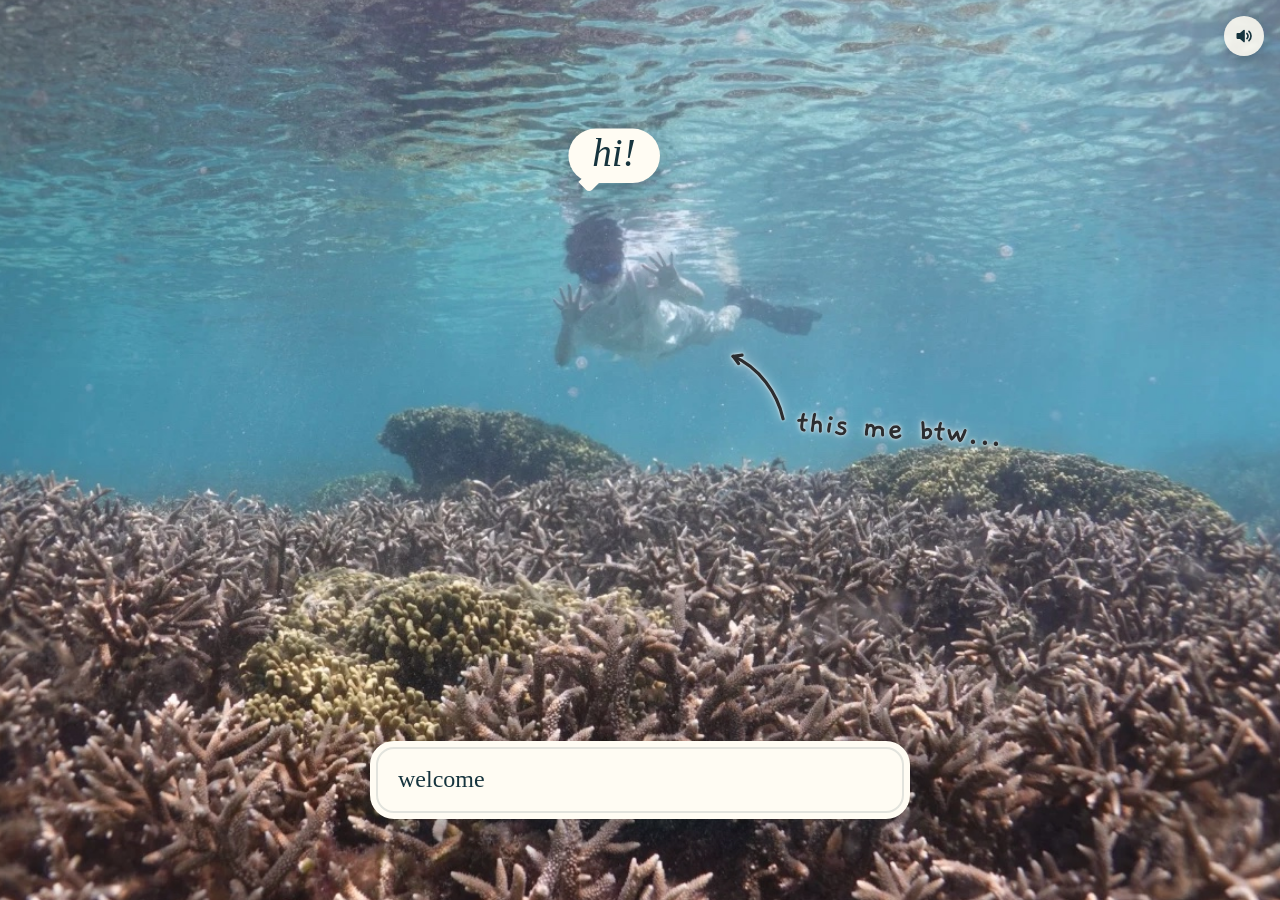
==== commit 48be5778: "Add Welcome Horizons background music to the reef Loops from the intro into the sticker menu at back" ====
--- a/index.html
+++ b/index.html
@@ -679,15 +679,59 @@
     var shocked = new Audio('assets/sfx/shocked.mp3');
     shocked.preload = 'auto';
 
+    /* ---------- Background music: Welcome Horizons, looping from the intro into the menu ----------
+       The file is pre-mixed down to background level (phones ignore volume changes on web
+       audio), so here we just fade it in and out. Browsers only allow sound after the first
+       tap or key press, so if autoplay is blocked it starts on that first interaction. */
+    var Music = (function () {
+      var el = new Audio('assets/sfx/welcome-horizons.m4a');
+      el.loop = true;
+      el.preload = 'auto';
+      var wanted = false, fadeTimer = null;
+      function fade(to, ms, done) {
+        clearInterval(fadeTimer);
+        var from = el.volume, t0 = Date.now();
+        fadeTimer = setInterval(function () {
+          var t = Math.min(1, (Date.now() - t0) / ms);
+          try { el.volume = from + (to - from) * t; } catch (e) {}
+          if (t >= 1) { clearInterval(fadeTimer); if (done) done(); }
+        }, 30);
+      }
+      function start() {
+        if (!Sound.on || (wanted && !el.paused)) return;
+        wanted = true;
+        try { el.volume = 0; } catch (e) {}
+        var p = el.play();
+        if (p && p.then) p.then(function () { fade(1, 1800); }, function () { wanted = false; });
+        else fade(1, 1800);
+      }
+      function stop() {
+        wanted = false;
+        fade(0, 450, function () { el.pause(); });
+      }
+      // pause while the tab is in the background, pick back up when it returns
+      document.addEventListener('visibilitychange', function () {
+        if (document.hidden) el.pause();
+        else if (wanted && Sound.on) { var p = el.play(); if (p && p.catch) p.catch(function () {}); }
+      });
+      return { start: start, stop: stop };
+    })();
+
     var soundBtn = document.querySelector('.sound');
     soundBtn.setAttribute('aria-pressed', String(Sound.on));
     soundBtn.addEventListener('click', function () {
       Sound.on = !Sound.on;
       soundBtn.setAttribute('aria-pressed', String(Sound.on));
-      if (Sound.on) { Sound.unlock(); Sound.blip(); }
+      if (Sound.on) { Sound.unlock(); Sound.blip(); Music.start(); }
+      else Music.stop();
     });
-    ['pointerdown', 'keydown'].forEach(function (ev) {
-      window.addEventListener(ev, function (e) { lastInputWasKey = ev === 'keydown'; Sound.unlock(); }, true);
+    // pointerup/touchend count as a "user gesture" on phones; pointerdown does for mice
+    ['pointerdown', 'pointerup', 'touchend', 'keydown'].forEach(function (ev) {
+      window.addEventListener(ev, function (e) {
+        if (ev === 'pointerdown' || ev === 'keydown') lastInputWasKey = ev === 'keydown';
+        Sound.unlock();
+        if (!(e.target && e.target.closest && e.target.closest('.sound'))) Music.start();
+      }, true);
     });
 
     /* ---------- Bubbles canvas (transition burst + ambient) ---------- */
@@ -926,10 +970,12 @@
           state = 'diving';
           body.classList.add('is-diving');
           popStickers(); enterMenu();
+          Music.start();
           return;
         }
         body.classList.add('is-ready');
         state = 'intro';
+        Music.start();
         introTimer = setTimeout(typeMessage, reduce ? 300 : 1500);
         setTimeout(function () { if (state !== 'diving' && state !== 'menu') Sound.scribble(); }, reduce ? 300 : 1850);
       });
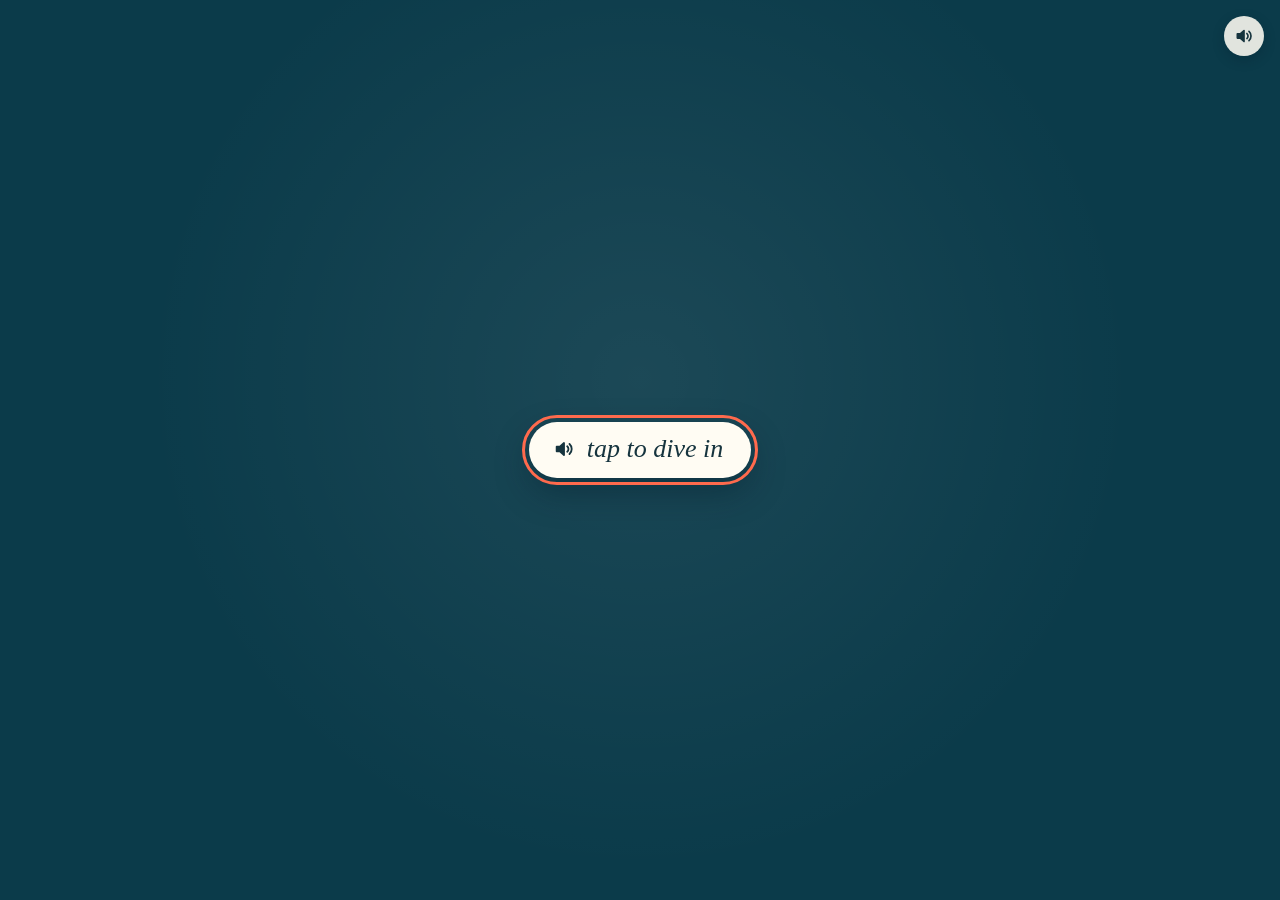
==== commit 5caf4c4b: "Sync title music with the wave; Research/Projects sticker sounds - Music starts from the top togethe" ====
--- a/index.html
+++ b/index.html
@@ -218,6 +218,38 @@
     .dialog.is-done .dialog__next { opacity: 1; animation: nudge .9s ease-in-out infinite; }
     @keyframes nudge { 50% { translate: 0 4px; } }
 
+    /* "tap to dive in": only shown when the browser blocks sound, so the song and the wave start together */
+    .gate {
+      position: absolute;
+      inset: 0;
+      z-index: 5;
+      display: grid;
+      place-items: center;
+      background: radial-gradient(circle at 50% 42%, rgba(255, 255, 255, .07), rgba(255, 255, 255, 0) 60%);
+      cursor: pointer;
+    }
+    .gate__btn {
+      display: inline-flex;
+      align-items: center;
+      gap: 12px;
+      padding: 14px 28px 16px 24px;
+      border: 0;
+      border-radius: 999px;
+      background: var(--paper);
+      color: var(--ink);
+      font-family: var(--serif);
+      font-size: clamp(20px, 2.2vw, 26px);
+      font-style: italic;
+      font-weight: 500;
+      line-height: 1;
+      box-shadow: 0 14px 34px rgba(0, 25, 40, .4);
+      cursor: pointer;
+      animation: gate-pulse 2.2s ease-in-out infinite;
+    }
+    .gate__btn svg { width: 22px; height: 22px; flex: none; }
+    .gate__btn:focus-visible { outline: 3px solid var(--coral); outline-offset: 4px; }
+    @keyframes gate-pulse { 50% { scale: 1.05; } }
+
     .hello.is-leaving .hi,
     .hello.is-leaving .note,
     .hello.is-leaving .dialog { opacity: 0; transition: opacity .18s ease; animation-play-state: paused; }
@@ -541,10 +573,10 @@
         <li><a class="slot" href="blog.html" style="--i:2; --tilt:4deg; --tag:2deg; --dur:4.4s; --delay:-2.1s; --size:.95">
           <span class="bob"><span class="sticker"><img src="assets/sticker-journal.png" alt=""></span><span class="tag">Blog</span></span>
         </a></li>
-        <li><a class="slot" href="research.html" style="--i:3; --tilt:-2deg; --tag:-2deg; --dur:3.5s; --delay:-1.3s">
+        <li><a class="slot" href="research.html" data-sfx="catch" style="--i:3; --tilt:-2deg; --tag:-2deg; --dur:3.5s; --delay:-1.3s">
           <span class="bob"><span class="sticker"><img src="assets/sticker-microscope.png" alt=""></span><span class="tag">Research</span></span>
         </a></li>
-        <li><a class="slot" href="projects.html" style="--i:4; --tilt:-4deg; --tag:-1deg; --dur:3.9s; --delay:-.2s">
+        <li><a class="slot" href="projects.html" data-sfx="greetings" style="--i:4; --tilt:-4deg; --tag:-1deg; --dur:3.9s; --delay:-.2s">
           <span class="bob"><span class="sticker"><img src="assets/sticker-mask.png" alt=""></span><span class="tag">Projects</span></span>
         </a></li>
         <li><a class="slot" href="venture.html" style="--i:5; --tilt:5deg; --tag:2deg; --dur:4.6s; --delay:-1.7s; --size:.95">
@@ -572,8 +604,16 @@
           <path class="note__shaft" pathLength="1" d="M80 96 C 72 60, 46 22, 8 6"/>
           <path class="note__head" pathLength="1" d="M15.8 16.4 L 8 6 L 20.9 4.4"/>
         </svg>
-        <span class="note__text">this me btw...</span>
+        <span class="note__text">this is me btw...</span>
       </div>
+    </div>
+    <div class="gate" hidden>
+      <button class="gate__btn" type="button">
+        <svg viewBox="0 0 24 24" fill="none" stroke="currentColor" stroke-width="2" stroke-linecap="round" stroke-linejoin="round" aria-hidden="true">
+          <path d="M4 9.5h3.5L12 5.5v13l-4.5-4H4z" fill="currentColor"/><path d="M15.5 9a4 4 0 0 1 0 6"/><path d="M18 6.5a7.5 7.5 0 0 1 0 11"/>
+        </svg>
+        tap to dive in
+      </button>
     </div>
     <p class="dialog" aria-live="polite">
       <span class="dialog__text"></span>
@@ -678,6 +718,13 @@
 
     var shocked = new Audio('assets/sfx/shocked.mp3');
     shocked.preload = 'auto';
+    // stickers with their own Animal Crossing sound; `wait` lets it finish before the page changes
+    function cueSound(src) { var a = new Audio(src); a.preload = 'auto'; return a; }
+    var STICKER_SFX = {
+      shocked:   { audio: shocked, wait: 1050 },
+      catch:     { audio: cueSound('assets/sfx/catch.mp3'), wait: 780 },
+      greetings: { audio: cueSound('assets/sfx/greetings.mp3'), wait: 880 }
+    };
 
     /* ---------- Background music: Welcome Horizons, looping from the intro into the menu ----------
        The file is pre-mixed down to background level (phones ignore volume changes on web
@@ -709,12 +756,25 @@
         wanted = false;
         fade(0, 450, function () { el.pause(); });
       }
+      // Try to start the song from the top. Resolves false if the browser blocked it.
+      function tryStart() {
+        return new Promise(function (resolve) {
+          wanted = true;
+          try { el.currentTime = 0; el.volume = 0; } catch (e) {}
+          var p = el.play(), settled = false;
+          if (!p || !p.then) { fade(1, 1800); resolve(true); return; }
+          p.then(function () { settled = true; fade(1, 1800); resolve(true); },
+                 function () { settled = true; wanted = false; resolve(false); });
+          // a slow connection shouldn't hold the intro hostage
+          setTimeout(function () { if (!settled) resolve(true); }, 1500);
+        });
+      }
       // pause while the tab is in the background, pick back up when it returns
       document.addEventListener('visibilitychange', function () {
         if (document.hidden) el.pause();
         else if (wanted && Sound.on) { var p = el.play(); if (p && p.catch) p.catch(function () {}); }
       });
-      return { start: start, stop: stop };
+      return { start: start, stop: stop, tryStart: tryStart };
     })();
 
     var soundBtn = document.querySelector('.sound');
@@ -724,6 +784,7 @@
       soundBtn.setAttribute('aria-pressed', String(Sound.on));
       if (Sound.on) { Sound.unlock(); Sound.blip(); Music.start(); }
       else Music.stop();
+      if (state === 'gate' && !Sound.on) leaveGate();
     });
     // pointerup/touchend count as a "user gesture" on phones; pointerdown does for mice
     ['pointerdown', 'pointerup', 'touchend', 'keydown'].forEach(function (ev) {
@@ -908,6 +969,12 @@
 
     /* ---------- Keyboard: A/Enter to continue, arrows to move between stickers ---------- */
     document.addEventListener('keydown', function (e) {
+      if (state === 'gate') {
+        if (e.target.closest && e.target.closest('.sound')) return;
+        if (e.key === 'Enter' || e.key === ' ') e.preventDefault();
+        leaveGate();
+        return;
+      }
       if (state === 'intro' || state === 'typing' || state === 'ready') {
         if (e.target.closest && e.target.closest('button')) return;
         if (['Enter', ' ', 'ArrowRight', 'a', 'A', 'x', 'X'].indexOf(e.key) > -1) { e.preventDefault(); advance(); }
@@ -929,27 +996,29 @@
       s.addEventListener('pointerenter', function () { if (state === 'menu') Sound.blip(); });
       s.addEventListener('focus', function () { if (state === 'menu' && lastInputWasKey) Sound.blip(); });
       s.addEventListener('click', function (e) {
-        var isShock = s.hasAttribute('data-sfx');
-        if ((reduce && !isShock) || e.metaKey || e.ctrlKey || e.shiftKey) return;
+        var key = s.getAttribute('data-sfx'), cue = key && STICKER_SFX[key];
+        var isShock = key === 'shocked';
+        if ((reduce && !cue) || e.metaKey || e.ctrlKey || e.shiftKey) return;
         e.preventDefault();
         if (s.classList.contains('is-picked')) return;
         s.classList.add('is-picked');
+        var cuePlays = !!cue && Sound.on;
+        if (cuePlays) {
+          cue.audio.currentTime = 0;
+          var p = cue.audio.play(); if (p) p.catch(function () {});
+          if (isShock) { try { sessionStorage.setItem('agk-shocked', String(Date.now())); } catch (err) {} }
+        }
         if (isShock) {
-          if (Sound.on) {
-            shocked.currentTime = 0;
-            var p = shocked.play(); if (p) p.catch(function () {});
-            try { sessionStorage.setItem('agk-shocked', String(Date.now())); } catch (err) {}
-          }
           s.classList.add('is-shocked');
           var fx = document.createElement('span');
           fx.className = 'shock';
           fx.setAttribute('aria-hidden', 'true');
           fx.innerHTML = '<i></i><i></i><i></i><i></i><b>!</b>';
           s.querySelector('.bob').appendChild(fx);
-        } else {
+        } else if (!cuePlays) {
           Sound.select();
         }
-        setTimeout(function () { window.location.href = s.href; }, isShock ? 1050 : 420);
+        setTimeout(function () { window.location.href = s.href; }, cuePlays || isShock ? cue.wait : 420);
       });
     });
     window.addEventListener('pageshow', function () {
@@ -973,12 +1042,29 @@
           Music.start();
           return;
         }
-        body.classList.add('is-ready');
-        state = 'intro';
-        Music.start();
-        introTimer = setTimeout(typeMessage, reduce ? 300 : 1500);
-        setTimeout(function () { if (state !== 'diving' && state !== 'menu') Sound.scribble(); }, reduce ? 300 : 1850);
+        if (!Sound.on) { beginIntro(); return; }
+        state = 'gate';
+        Music.tryStart().then(function (playing) {
+          if (playing) beginIntro();
+          else { gate.hidden = false; gateBtn.focus({ preventScroll: true }); }
+        });
       });
+
+    function beginIntro() {
+      body.classList.add('is-ready');
+      state = 'intro';
+      introTimer = setTimeout(typeMessage, reduce ? 300 : 1500);
+      setTimeout(function () { if (state !== 'diving' && state !== 'menu') Sound.scribble(); }, reduce ? 300 : 1850);
+    }
+    var gate = hello.querySelector('.gate'), gateBtn = gate.querySelector('.gate__btn');
+    function leaveGate() {
+      if (state !== 'gate') return;
+      gate.hidden = true;
+      Sound.unlock();
+      Music.start();   // inside the tap, so the browser allows it; the song starts from the top
+      beginIntro();
+    }
+    gate.addEventListener('click', function (e) { e.stopPropagation(); leaveGate(); });
   })();
   </script>
 </body>
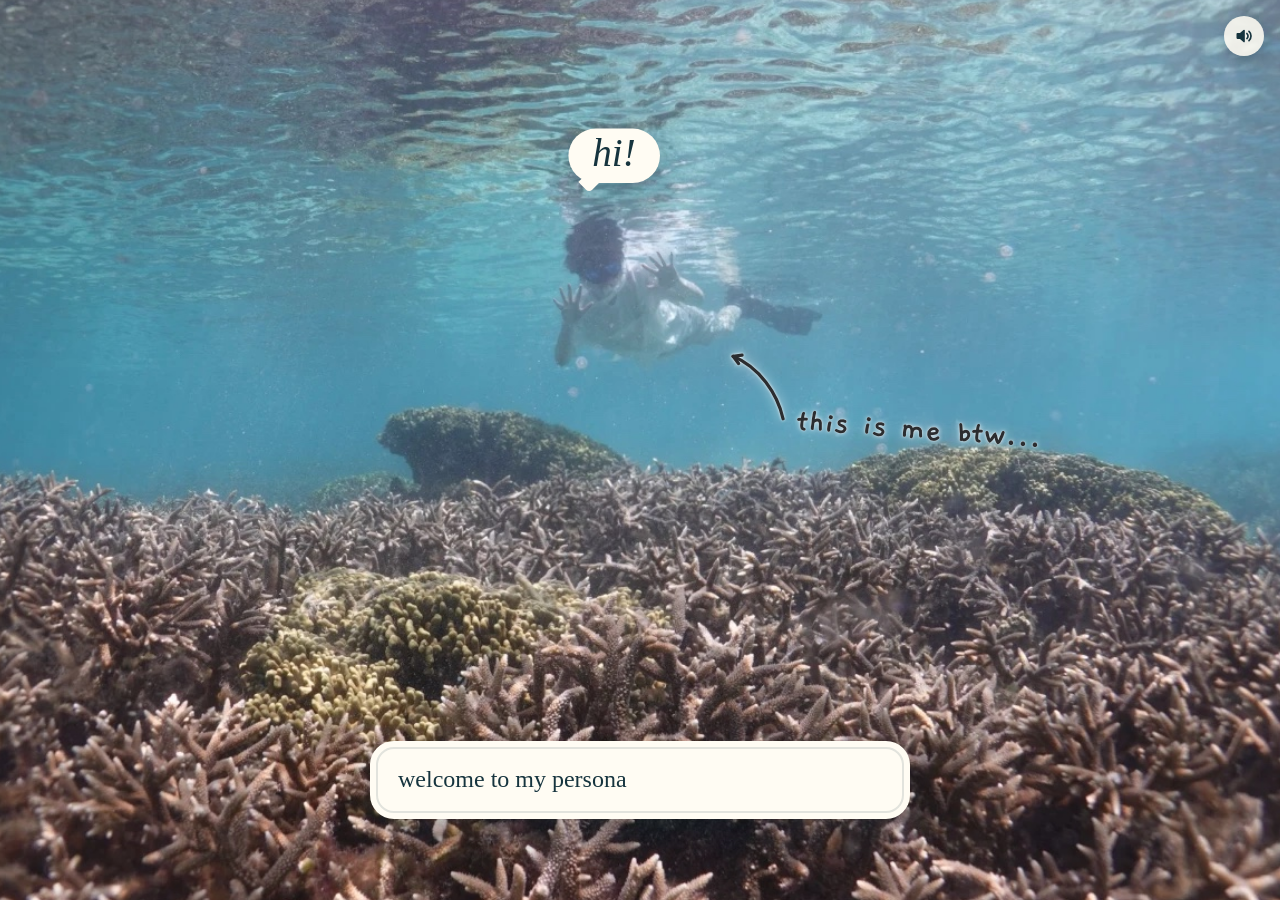
==== commit fe3cc410: "Add Venture page; resume reef music; drop the tap-to-dive-in gate - Venture: minimal journal variant" ====
--- a/index.html
+++ b/index.html
@@ -217,38 +217,6 @@
     }
     .dialog.is-done .dialog__next { opacity: 1; animation: nudge .9s ease-in-out infinite; }
     @keyframes nudge { 50% { translate: 0 4px; } }
-
-    /* "tap to dive in": only shown when the browser blocks sound, so the song and the wave start together */
-    .gate {
-      position: absolute;
-      inset: 0;
-      z-index: 5;
-      display: grid;
-      place-items: center;
-      background: radial-gradient(circle at 50% 42%, rgba(255, 255, 255, .07), rgba(255, 255, 255, 0) 60%);
-      cursor: pointer;
-    }
-    .gate__btn {
-      display: inline-flex;
-      align-items: center;
-      gap: 12px;
-      padding: 14px 28px 16px 24px;
-      border: 0;
-      border-radius: 999px;
-      background: var(--paper);
-      color: var(--ink);
-      font-family: var(--serif);
-      font-size: clamp(20px, 2.2vw, 26px);
-      font-style: italic;
-      font-weight: 500;
-      line-height: 1;
-      box-shadow: 0 14px 34px rgba(0, 25, 40, .4);
-      cursor: pointer;
-      animation: gate-pulse 2.2s ease-in-out infinite;
-    }
-    .gate__btn svg { width: 22px; height: 22px; flex: none; }
-    .gate__btn:focus-visible { outline: 3px solid var(--coral); outline-offset: 4px; }
-    @keyframes gate-pulse { 50% { scale: 1.05; } }
 
     .hello.is-leaving .hi,
     .hello.is-leaving .note,
@@ -606,14 +574,6 @@
         </svg>
         <span class="note__text">this is me btw...</span>
       </div>
-    </div>
-    <div class="gate" hidden>
-      <button class="gate__btn" type="button">
-        <svg viewBox="0 0 24 24" fill="none" stroke="currentColor" stroke-width="2" stroke-linecap="round" stroke-linejoin="round" aria-hidden="true">
-          <path d="M4 9.5h3.5L12 5.5v13l-4.5-4H4z" fill="currentColor"/><path d="M15.5 9a4 4 0 0 1 0 6"/><path d="M18 6.5a7.5 7.5 0 0 1 0 11"/>
-        </svg>
-        tap to dive in
-      </button>
     </div>
     <p class="dialog" aria-live="polite">
       <span class="dialog__text"></span>
@@ -735,6 +695,24 @@
       el.loop = true;
       el.preload = 'auto';
       var wanted = false, fadeTimer = null;
+      // Coming back to the reef (#menu) picks the song up where it left off; a fresh visit
+      // starts it from the top with the wave. The spot is kept per tab in sessionStorage.
+      var KEY = 'agk-music', from = 0, primed = false, started = false;
+      if (location.hash === '#menu') { try { from = parseFloat(sessionStorage.getItem(KEY)) || 0; } catch (e) {} }
+      function seekTo(t) {
+        if (!t) return;
+        if (el.readyState >= 1) { try { el.currentTime = t; } catch (e) {} return; }
+        el.addEventListener('loadedmetadata', function once() {
+          el.removeEventListener('loadedmetadata', once);
+          try { el.currentTime = t; } catch (e) {}
+        });
+      }
+      function save() {
+        if (started) try { sessionStorage.setItem(KEY, el.currentTime.toFixed(2)); } catch (e) {}
+      }
+      el.addEventListener('playing', function () { started = true; });
+      el.addEventListener('timeupdate', save);
+      window.addEventListener('pagehide', save);
       function fade(to, ms, done) {
         clearInterval(fadeTimer);
         var from = el.volume, t0 = Date.now();
@@ -747,6 +725,7 @@
       function start() {
         if (!Sound.on || (wanted && !el.paused)) return;
         wanted = true;
+        if (!primed) { primed = true; seekTo(from); }
         try { el.volume = 0; } catch (e) {}
         var p = el.play();
         if (p && p.then) p.then(function () { fade(1, 1800); }, function () { wanted = false; });
@@ -759,7 +738,7 @@
       // Try to start the song from the top. Resolves false if the browser blocked it.
       function tryStart() {
         return new Promise(function (resolve) {
-          wanted = true;
+          wanted = true; primed = true;
           try { el.currentTime = 0; el.volume = 0; } catch (e) {}
           var p = el.play(), settled = false;
           if (!p || !p.then) { fade(1, 1800); resolve(true); return; }
@@ -774,6 +753,10 @@
         if (document.hidden) el.pause();
         else if (wanted && Sound.on) { var p = el.play(); if (p && p.catch) p.catch(function () {}); }
       });
+      // the browser's back button can restore this page from memory with the song paused
+      window.addEventListener('pageshow', function (e) {
+        if (e.persisted && wanted && Sound.on) { var p = el.play(); if (p && p.catch) p.catch(function () {}); }
+      });
       return { start: start, stop: stop, tryStart: tryStart };
     })();
 
@@ -784,7 +767,6 @@
       soundBtn.setAttribute('aria-pressed', String(Sound.on));
       if (Sound.on) { Sound.unlock(); Sound.blip(); Music.start(); }
       else Music.stop();
-      if (state === 'gate' && !Sound.on) leaveGate();
     });
     // pointerup/touchend count as a "user gesture" on phones; pointerdown does for mice
     ['pointerdown', 'pointerup', 'touchend', 'keydown'].forEach(function (ev) {
@@ -969,12 +951,6 @@
 
     /* ---------- Keyboard: A/Enter to continue, arrows to move between stickers ---------- */
     document.addEventListener('keydown', function (e) {
-      if (state === 'gate') {
-        if (e.target.closest && e.target.closest('.sound')) return;
-        if (e.key === 'Enter' || e.key === ' ') e.preventDefault();
-        leaveGate();
-        return;
-      }
       if (state === 'intro' || state === 'typing' || state === 'ready') {
         if (e.target.closest && e.target.closest('button')) return;
         if (['Enter', ' ', 'ArrowRight', 'a', 'A', 'x', 'X'].indexOf(e.key) > -1) { e.preventDefault(); advance(); }
@@ -1043,11 +1019,9 @@
           return;
         }
         if (!Sound.on) { beginIntro(); return; }
-        state = 'gate';
-        Music.tryStart().then(function (playing) {
-          if (playing) beginIntro();
-          else { gate.hidden = false; gateBtn.focus({ preventScroll: true }); }
-        });
+        // wait for the song so it lines up with the wave; if the browser blocks autoplay,
+        // the intro runs anyway and the song starts from the top on the first tap or key press
+        Music.tryStart().then(beginIntro);
       });
 
     function beginIntro() {
@@ -1056,15 +1030,6 @@
       introTimer = setTimeout(typeMessage, reduce ? 300 : 1500);
       setTimeout(function () { if (state !== 'diving' && state !== 'menu') Sound.scribble(); }, reduce ? 300 : 1850);
     }
-    var gate = hello.querySelector('.gate'), gateBtn = gate.querySelector('.gate__btn');
-    function leaveGate() {
-      if (state !== 'gate') return;
-      gate.hidden = true;
-      Sound.unlock();
-      Music.start();   // inside the tap, so the browser allows it; the song starts from the top
-      beginIntro();
-    }
-    gate.addEventListener('click', function (e) { e.stopPropagation(); leaveGate(); });
   })();
   </script>
 </body>
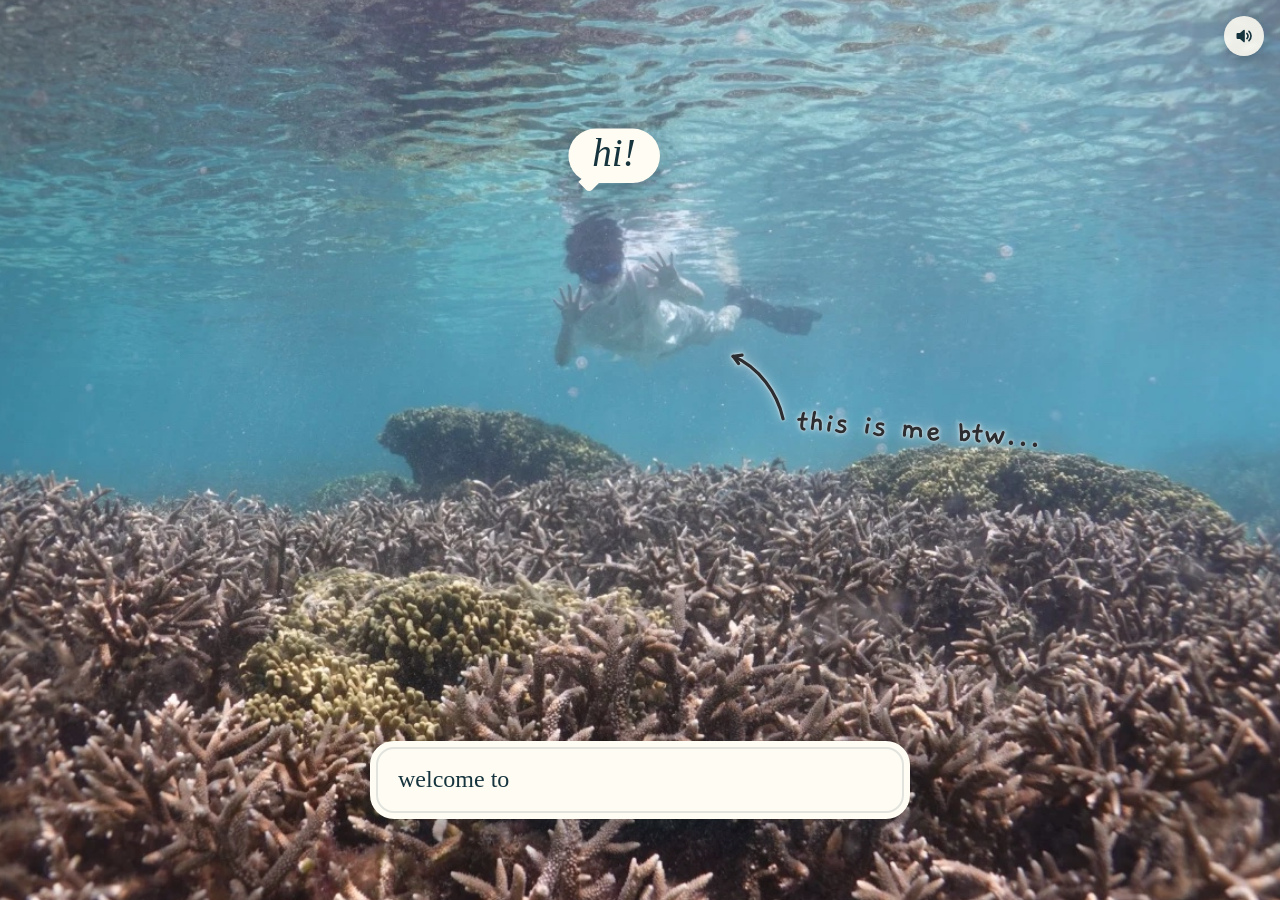
==== commit aa67a9d9: "Clean URLs; bigger menu stickers and flatter header; music from the opening screen - Link pages with" ====
--- a/index.html
+++ b/index.html
@@ -83,7 +83,7 @@
     }
     .is-diving .reef img,
     .is-menu .reef img {
-      scale: 1;
+      scale: 1.04;   /* just past the drift, so the photo's edges never show */
       transition: scale 2.4s cubic-bezier(.2, .7, .2, 1);
     }
     @keyframes drift {
@@ -224,11 +224,14 @@
 
     /* ---------- Sticker menu ---------- */
     .menu {
-      --tf: clamp(29px, 3.45vw, 49px);   /* journal-paper title size */
-      --cell: min(21vw, calc(30 * var(--vh)), 260px);
+      --tf: clamp(28px, min(2.75vw, calc(5.2 * var(--vh))), 54px);   /* journal-paper title size */
+      --band: calc(var(--tf) * 4.4 + 8px);   /* room kept at the top for the paper */
+      --row-gap: clamp(10px, calc(4.5 * var(--vh)), 48px);
+      /* stickers take what's left: two rows (plus their tags and a little air) under the paper */
+      --cell: min(23vw, calc((100 * var(--vh) - var(--band) - var(--row-gap)) / 2 - 39px), 340px);
       display: grid;
       place-items: center;
-      padding-top: clamp(48px, calc(8 * var(--vh)), 96px);
+      padding-top: var(--band);
       pointer-events: none;
     }
     .is-menu .menu { pointer-events: auto; }
@@ -236,7 +239,7 @@
       display: grid;
       grid-template-columns: repeat(3, var(--cell));
       column-gap: clamp(14px, 5vw, 84px);
-      row-gap: clamp(10px, calc(4.5 * var(--vh)), 48px);
+      row-gap: var(--row-gap);
       margin: 0;
       padding: 0;
       list-style: none;
@@ -366,15 +369,15 @@
     .title {
       position: absolute;
       z-index: 2;
-      left: clamp(10px, 2.4vw, 40px);
-      top: clamp(14px, calc(3 * var(--vh)), 38px);
+      left: clamp(10px, 2.2vw, 40px);
+      top: calc(var(--tf) * .6 + 8px);   /* the slant lifts the right end; keep it on screen */
       margin: 0;
       font-size: var(--tf);
       font-weight: 500;
       font-style: italic;
       line-height: 1;
       white-space: nowrap;
-      rotate: -9deg;
+      rotate: -4deg;
       opacity: 0;
       pointer-events: none;
     }
@@ -407,7 +410,7 @@
     .title__name { margin: 0; font: inherit; }
     /* small note under the title; wraps to the title's width instead of widening the paper */
     .title__sub {
-      width: calc(var(--tf) * 7.6);
+      width: calc(var(--tf) * 14.5);
       min-width: 100%;
       margin: .45em 0 .2em;
       font-size: max(12.5px, calc(var(--tf) * .3));
@@ -491,6 +494,11 @@
     .sound .mute { opacity: 0; transition: opacity .2s ease; }
     .sound[aria-pressed="false"] .mute { opacity: 1; }
 
+    /* narrower screens put the left column right under the paper's low corner */
+    @media (max-width: 1100px) {
+      .menu { --band: calc(var(--tf) * 4.4 + 20px); }
+    }
+
     /* ---------- Small screens: 2 x 3 ---------- */
     @media (max-width: 640px) {
       .menu { --tf: 26px; --cell: min(42vw, calc(21 * var(--vh)), 200px); padding-top: 88px; }
@@ -532,22 +540,22 @@
     </div>
     <nav aria-label="Sections">
       <ul class="grid">
-        <li><a class="slot" href="film.html" data-sfx="shocked" style="--i:0; --tilt:-5deg; --tag:-3deg; --dur:3.8s; --delay:-.6s">
+        <li><a class="slot" href="film" data-sfx="shocked" style="--i:0; --tilt:-5deg; --tag:-3deg; --dur:3.8s; --delay:-.6s">
           <span class="bob"><span class="sticker"><img src="assets/sticker-camera.png" alt=""></span><span class="tag">Film &amp; Media</span></span>
         </a></li>
-        <li><a class="slot" href="about.html" style="--i:1; --tilt:3deg; --tag:3deg; --dur:4.1s; --delay:-3s">
+        <li><a class="slot" href="about" style="--i:1; --tilt:3deg; --tag:3deg; --dur:4.1s; --delay:-3s">
           <span class="bob"><span class="sticker"><img src="assets/sticker-face.png" alt=""></span><span class="tag">About Me!</span></span>
         </a></li>
-        <li><a class="slot" href="blog.html" style="--i:2; --tilt:4deg; --tag:2deg; --dur:4.4s; --delay:-2.1s; --size:.95">
+        <li><a class="slot" href="blog" style="--i:2; --tilt:4deg; --tag:2deg; --dur:4.4s; --delay:-2.1s; --size:.95">
           <span class="bob"><span class="sticker"><img src="assets/sticker-journal.png" alt=""></span><span class="tag">Blog</span></span>
         </a></li>
-        <li><a class="slot" href="research.html" data-sfx="catch" style="--i:3; --tilt:-2deg; --tag:-2deg; --dur:3.5s; --delay:-1.3s">
+        <li><a class="slot" href="research" data-sfx="catch" style="--i:3; --tilt:-2deg; --tag:-2deg; --dur:3.5s; --delay:-1.3s">
           <span class="bob"><span class="sticker"><img src="assets/sticker-microscope.png" alt=""></span><span class="tag">Research</span></span>
         </a></li>
-        <li><a class="slot" href="projects.html" data-sfx="greetings" style="--i:4; --tilt:-4deg; --tag:-1deg; --dur:3.9s; --delay:-.2s">
+        <li><a class="slot" href="projects" data-sfx="greetings" style="--i:4; --tilt:-4deg; --tag:-1deg; --dur:3.9s; --delay:-.2s">
           <span class="bob"><span class="sticker"><img src="assets/sticker-mask.png" alt=""></span><span class="tag">Projects</span></span>
         </a></li>
-        <li><a class="slot" href="venture.html" style="--i:5; --tilt:5deg; --tag:2deg; --dur:4.6s; --delay:-1.7s; --size:.95">
+        <li><a class="slot" href="venture" style="--i:5; --tilt:5deg; --tag:2deg; --dur:4.6s; --delay:-1.7s; --size:.95">
           <span class="bob"><span class="sticker"><img src="assets/sticker-fins.png" alt=""></span><span class="tag">Venture</span></span>
         </a></li>
       </ul>
@@ -607,7 +615,19 @@
     var fx = document.querySelector('.bubbles');
     var fxc = fx.getContext('2d');
     var state = 'loading';
-    var autoTimer, typeTimer, introTimer, lastInputWasKey = false;
+    var autoTimer, typeTimer, introTimer, lastInputWasKey = false, waitingForTap = false;
+
+    /* ---------- One URL for the reef ----------
+       A fresh visit gets the intro. Coming back from one of the site's pages (or reloading /
+       going back to the menu) opens straight onto the stickers. Old links like
+       /index.html#menu are tidied to /. */
+    var navType = '', seenMenu = false;
+    try { navType = performance.getEntriesByType('navigation')[0].type; } catch (e) {}
+    try { seenMenu = sessionStorage.getItem('agk-reef') === 'menu'; } catch (e) {}
+    var startInMenu = location.hash === '#menu' ||
+      document.referrer.indexOf(location.origin + '/') === 0 ||
+      (seenMenu && (navType === 'reload' || navType === 'back_forward'));
+    if (/\.html$/.test(location.pathname) || location.hash === '#menu') history.replaceState(null, '', './' + location.search);
 
     /* ---------- Sound: tiny synthesized blips, unlocked on first gesture ---------- */
     var Sound = (function () {
@@ -698,7 +718,7 @@
       // Coming back to the reef (#menu) picks the song up where it left off; a fresh visit
       // starts it from the top with the wave. The spot is kept per tab in sessionStorage.
       var KEY = 'agk-music', from = 0, primed = false, started = false;
-      if (location.hash === '#menu') { try { from = parseFloat(sessionStorage.getItem(KEY)) || 0; } catch (e) {} }
+      if (startInMenu) { try { from = parseFloat(sessionStorage.getItem(KEY)) || 0; } catch (e) {} }
       function seekTo(t) {
         if (!t) return;
         if (el.readyState >= 1) { try { el.currentTime = t; } catch (e) {} return; }
@@ -767,6 +787,7 @@
       soundBtn.setAttribute('aria-pressed', String(Sound.on));
       if (Sound.on) { Sound.unlock(); Sound.blip(); Music.start(); }
       else Music.stop();
+      songStarted();   // the opening screen stops waiting either way
     });
     // pointerup/touchend count as a "user gesture" on phones; pointerdown does for mice
     ['pointerdown', 'pointerup', 'touchend', 'keydown'].forEach(function (ev) {
@@ -877,9 +898,18 @@
       textEl.textContent = MESSAGE;
       dialog.classList.add('is-done');
       state = 'ready';
-      autoTimer = setTimeout(dive, 3800);
+      if (!waitingForTap) autoTimer = setTimeout(dive, 3800);
+    }
+    // If the browser blocked the song, the opening screen holds until the first tap.
+    // That tap only starts the song (on the opening screen), then the dive goes on as usual.
+    function songStarted() {
+      if (!waitingForTap) return false;
+      waitingForTap = false;
+      if (state === 'ready') autoTimer = setTimeout(dive, 3800);
+      return true;
     }
     function advance() {
+      if (songStarted()) return;
       if (state === 'intro') { clearTimeout(introTimer); typeMessage(); }
       else if (state === 'typing') finishTyping();
       else if (state === 'ready') dive();
@@ -918,6 +948,7 @@
     function enterMenu() {
       state = 'menu';
       body.classList.add('is-menu');
+      try { sessionStorage.setItem('agk-reef', 'menu'); } catch (e) {}
       ambient = true; runLoop();
       if (lastInputWasKey) slots[0].focus();
     }
@@ -1010,7 +1041,7 @@
     // never let a slow decode stall the intro
     Promise.race([decoded, new Promise(function (res) { setTimeout(res, 2500); })])
       .then(function () {
-        if (location.hash === '#menu') {
+        if (startInMenu) {
           hello.hidden = true; wipe.hidden = true;
           state = 'diving';
           body.classList.add('is-diving');
@@ -1021,7 +1052,7 @@
         if (!Sound.on) { beginIntro(); return; }
         // wait for the song so it lines up with the wave; if the browser blocks autoplay,
         // the intro runs anyway and the song starts from the top on the first tap or key press
-        Music.tryStart().then(beginIntro);
+        Music.tryStart().then(function (playing) { waitingForTap = !playing; beginIntro(); });
       });
 
     function beginIntro() {
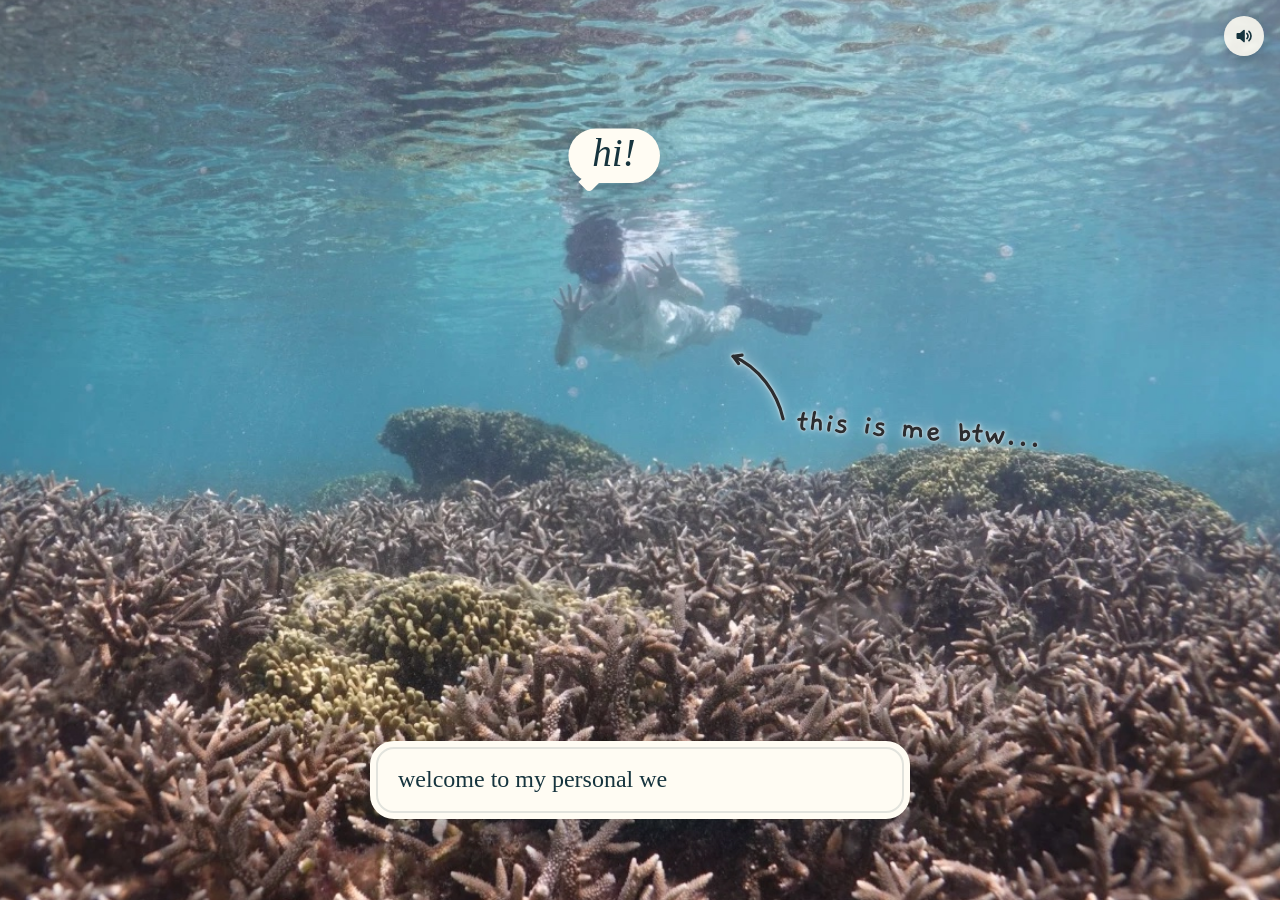
==== commit cc6d2774: "Song plays the moment the reef opens; even sticker spacing; no phone overlap - Move the song's index" ====
--- a/index.html
+++ b/index.html
@@ -6,8 +6,13 @@
   <title>Andrew Gio Kang</title>
   <meta name="description" content="Andrew Gio Kang's personal website.">
   <meta name="theme-color" content="#0b3b4a">
+  <script>
+    // start downloading the song before anything else, so it can play the moment the page opens
+    window.agkSong = new Audio('assets/sfx/welcome-horizons.m4a');
+    agkSong.preload = 'auto';
+  </script>
   <link rel="preload" as="image" href="assets/scene1-plate.jpg">
-  <link rel="preload" as="image" href="assets/reef-2.webp">
+  <link rel="preload" as="image" href="assets/reef-2.webp" fetchpriority="low">
   <link rel="preconnect" href="https://fonts.googleapis.com">
   <link rel="preconnect" href="https://fonts.gstatic.com" crossorigin>
   <link href="https://fonts.googleapis.com/css2?family=Gaegu:wght@700&display=swap" rel="stylesheet">
@@ -225,13 +230,16 @@
     /* ---------- Sticker menu ---------- */
     .menu {
       --tf: clamp(28px, min(2.75vw, calc(5.2 * var(--vh))), 54px);   /* journal-paper title size */
-      --band: calc(var(--tf) * 4.4 + 8px);   /* room kept at the top for the paper */
+      /* how far down the paper reaches over the stickers; the script measures the real value */
+      --band: calc(var(--tf) * 4.4);
+      --air: clamp(16px, calc(3 * var(--vh)), 36px);   /* same gap under the paper and under the stickers */
       --row-gap: clamp(10px, calc(4.5 * var(--vh)), 48px);
-      /* stickers take what's left: two rows (plus their tags and a little air) under the paper */
-      --cell: min(23vw, calc((100 * var(--vh) - var(--band) - var(--row-gap)) / 2 - 39px), 340px);
+      --tag: calc(clamp(14px, 1.45vw, 19px) * 1.68 - 4px);
+      /* stickers take what's left: two rows with their tags */
+      --cell: min(23vw, calc((100 * var(--vh) - var(--band) - var(--row-gap) - 2 * var(--air)) / 2 - var(--tag)), 340px);
       display: grid;
       place-items: center;
-      padding-top: var(--band);
+      padding: calc(var(--band) + var(--air)) 0 var(--air);
       pointer-events: none;
     }
     .is-menu .menu { pointer-events: auto; }
@@ -494,14 +502,14 @@
     .sound .mute { opacity: 0; transition: opacity .2s ease; }
     .sound[aria-pressed="false"] .mute { opacity: 1; }
 
-    /* narrower screens put the left column right under the paper's low corner */
-    @media (max-width: 1100px) {
-      .menu { --band: calc(var(--tf) * 4.4 + 20px); }
-    }
-
     /* ---------- Small screens: 2 x 3 ---------- */
     @media (max-width: 640px) {
-      .menu { --tf: 26px; --cell: min(42vw, calc(21 * var(--vh)), 200px); padding-top: 88px; }
+      .menu {
+        --tf: 26px;
+        --band: 170px;
+        --row-gap: 14px;
+        --cell: min(42vw, calc((100 * var(--vh) - var(--band) - 2 * var(--row-gap) - 2 * var(--air)) / 3 - var(--tag)), 200px);
+      }
       .title__sub { width: min(250px, 66vw); }
       .grid { grid-template-columns: repeat(2, var(--cell)); column-gap: 28px; }
       .dialog { padding: 18px 46px 20px 22px; }
@@ -541,22 +549,22 @@
     <nav aria-label="Sections">
       <ul class="grid">
         <li><a class="slot" href="film" data-sfx="shocked" style="--i:0; --tilt:-5deg; --tag:-3deg; --dur:3.8s; --delay:-.6s">
-          <span class="bob"><span class="sticker"><img src="assets/sticker-camera.png" alt=""></span><span class="tag">Film &amp; Media</span></span>
+          <span class="bob"><span class="sticker"><img src="assets/sticker-camera.png" alt="" fetchpriority="low"></span><span class="tag">Film &amp; Media</span></span>
         </a></li>
         <li><a class="slot" href="about" style="--i:1; --tilt:3deg; --tag:3deg; --dur:4.1s; --delay:-3s">
-          <span class="bob"><span class="sticker"><img src="assets/sticker-face.png" alt=""></span><span class="tag">About Me!</span></span>
+          <span class="bob"><span class="sticker"><img src="assets/sticker-face.png" alt="" fetchpriority="low"></span><span class="tag">About Me!</span></span>
         </a></li>
         <li><a class="slot" href="blog" style="--i:2; --tilt:4deg; --tag:2deg; --dur:4.4s; --delay:-2.1s; --size:.95">
-          <span class="bob"><span class="sticker"><img src="assets/sticker-journal.png" alt=""></span><span class="tag">Blog</span></span>
+          <span class="bob"><span class="sticker"><img src="assets/sticker-journal.png" alt="" fetchpriority="low"></span><span class="tag">Blog</span></span>
         </a></li>
         <li><a class="slot" href="research" data-sfx="catch" style="--i:3; --tilt:-2deg; --tag:-2deg; --dur:3.5s; --delay:-1.3s">
-          <span class="bob"><span class="sticker"><img src="assets/sticker-microscope.png" alt=""></span><span class="tag">Research</span></span>
+          <span class="bob"><span class="sticker"><img src="assets/sticker-microscope.png" alt="" fetchpriority="low"></span><span class="tag">Research</span></span>
         </a></li>
         <li><a class="slot" href="projects" data-sfx="greetings" style="--i:4; --tilt:-4deg; --tag:-1deg; --dur:3.9s; --delay:-.2s">
-          <span class="bob"><span class="sticker"><img src="assets/sticker-mask.png" alt=""></span><span class="tag">Projects</span></span>
+          <span class="bob"><span class="sticker"><img src="assets/sticker-mask.png" alt="" fetchpriority="low"></span><span class="tag">Projects</span></span>
         </a></li>
         <li><a class="slot" href="venture" style="--i:5; --tilt:5deg; --tag:2deg; --dur:4.6s; --delay:-1.7s; --size:.95">
-          <span class="bob"><span class="sticker"><img src="assets/sticker-fins.png" alt=""></span><span class="tag">Venture</span></span>
+          <span class="bob"><span class="sticker"><img src="assets/sticker-fins.png" alt="" fetchpriority="low"></span><span class="tag">Venture</span></span>
         </a></li>
       </ul>
     </nav>
@@ -711,7 +719,7 @@
        audio), so here we just fade it in and out. Browsers only allow sound after the first
        tap or key press, so if autoplay is blocked it starts on that first interaction. */
     var Music = (function () {
-      var el = new Audio('assets/sfx/welcome-horizons.m4a');
+      var el = window.agkSong || new Audio('assets/sfx/welcome-horizons.m4a');   // already loading from <head>
       el.loop = true;
       el.preload = 'auto';
       var wanted = false, fadeTimer = null;
@@ -748,8 +756,8 @@
         if (!primed) { primed = true; seekTo(from); }
         try { el.volume = 0; } catch (e) {}
         var p = el.play();
-        if (p && p.then) p.then(function () { fade(1, 1800); }, function () { wanted = false; });
-        else fade(1, 1800);
+        if (p && p.then) p.then(function () { fade(1, 600); }, function () { wanted = false; });
+        else fade(1, 600);
       }
       function stop() {
         wanted = false;
@@ -761,11 +769,11 @@
           wanted = true; primed = true;
           try { el.currentTime = 0; el.volume = 0; } catch (e) {}
           var p = el.play(), settled = false;
-          if (!p || !p.then) { fade(1, 1800); resolve(true); return; }
-          p.then(function () { settled = true; fade(1, 1800); resolve(true); },
+          if (!p || !p.then) { fade(1, 250); resolve(true); return; }
+          p.then(function () { settled = true; fade(1, 250); resolve(true); },
                  function () { settled = true; wanted = false; resolve(false); });
-          // a slow connection shouldn't hold the intro hostage
-          setTimeout(function () { if (!settled) resolve(true); }, 1500);
+          // a very slow connection shouldn't hold the intro hostage
+          setTimeout(function () { if (!settled) resolve(true); }, 3000);
         });
       }
       // pause while the tab is in the background, pick back up when it returns
@@ -777,8 +785,13 @@
       window.addEventListener('pageshow', function (e) {
         if (e.persisted && wanted && Sound.on) { var p = el.play(); if (p && p.catch) p.catch(function () {}); }
       });
-      return { start: start, stop: stop, tryStart: tryStart };
+      return {
+        start: start, stop: stop, tryStart: tryStart,
+        playing: function () { return wanted && !el.paused; }
+      };
     })();
+    // a fresh visit starts the song right away, while the photos are still decoding
+    var songTry = !startInMenu && Sound.on ? Music.tryStart() : null;
 
     var soundBtn = document.querySelector('.sound');
     soundBtn.setAttribute('aria-pressed', String(Sound.on));
@@ -797,6 +810,27 @@
         if (!(e.target && e.target.closest && e.target.closest('.sound'))) Music.start();
       }, true);
     });
+
+    /* ---------- Keep the stickers clear of the title paper ----------
+       Fonts differ between devices, so measure where the tilted paper's bottom edge really is
+       above the left column (the lowest point over the stickers) and hand that to the CSS. */
+    var titleEl = menu.querySelector('.title'), grid = menu.querySelector('.grid');
+    function fitMenu() {
+      var w = titleEl.offsetWidth, h = titleEl.offsetHeight;
+      var a = (parseFloat(getComputedStyle(titleEl).rotate) || 0) * Math.PI / 180;
+      var cx = titleEl.offsetLeft + w / 2, cy = titleEl.offsetTop + h / 2;
+      // the paper's bottom-left corner after the tilt; its bottom edge rises at tan(a)
+      var x0 = cx - w / 2 * Math.cos(a) - h / 2 * Math.sin(a);
+      var y0 = cy - w / 2 * Math.sin(a) + h / 2 * Math.cos(a);
+      // the grid's width depends on the band, so let it settle over a few passes
+      for (var i = 0; i < 3; i++) {
+        var x = Math.max(x0, grid.offsetLeft);
+        menu.style.setProperty('--band', Math.max(0, Math.ceil(y0 + (x - x0) * Math.tan(a))) + 'px');
+      }
+    }
+    fitMenu();
+    window.addEventListener('resize', fitMenu);
+    if (document.fonts && document.fonts.ready) document.fonts.ready.then(fitMenu);
 
     /* ---------- Bubbles canvas (transition burst + ambient) ---------- */
     var bubbles = [], rafOn = false, last = 0, ambient = false, nextAmbient = 0, wipeCtx = null;
@@ -1049,10 +1083,10 @@
           Music.start();
           return;
         }
-        if (!Sound.on) { beginIntro(); return; }
-        // wait for the song so it lines up with the wave; if the browser blocks autoplay,
-        // the intro runs anyway and the song starts from the top on the first tap or key press
-        Music.tryStart().then(function (playing) { waitingForTap = !playing; beginIntro(); });
+        if (!songTry) { beginIntro(); return; }
+        // the wave waits for the song so they begin together. If the browser blocked it, the
+        // intro runs anyway and the song starts from the top on the first tap or key press
+        songTry.then(function (playing) { waitingForTap = !playing && !Music.playing(); beginIntro(); });
       });
 
     function beginIntro() {
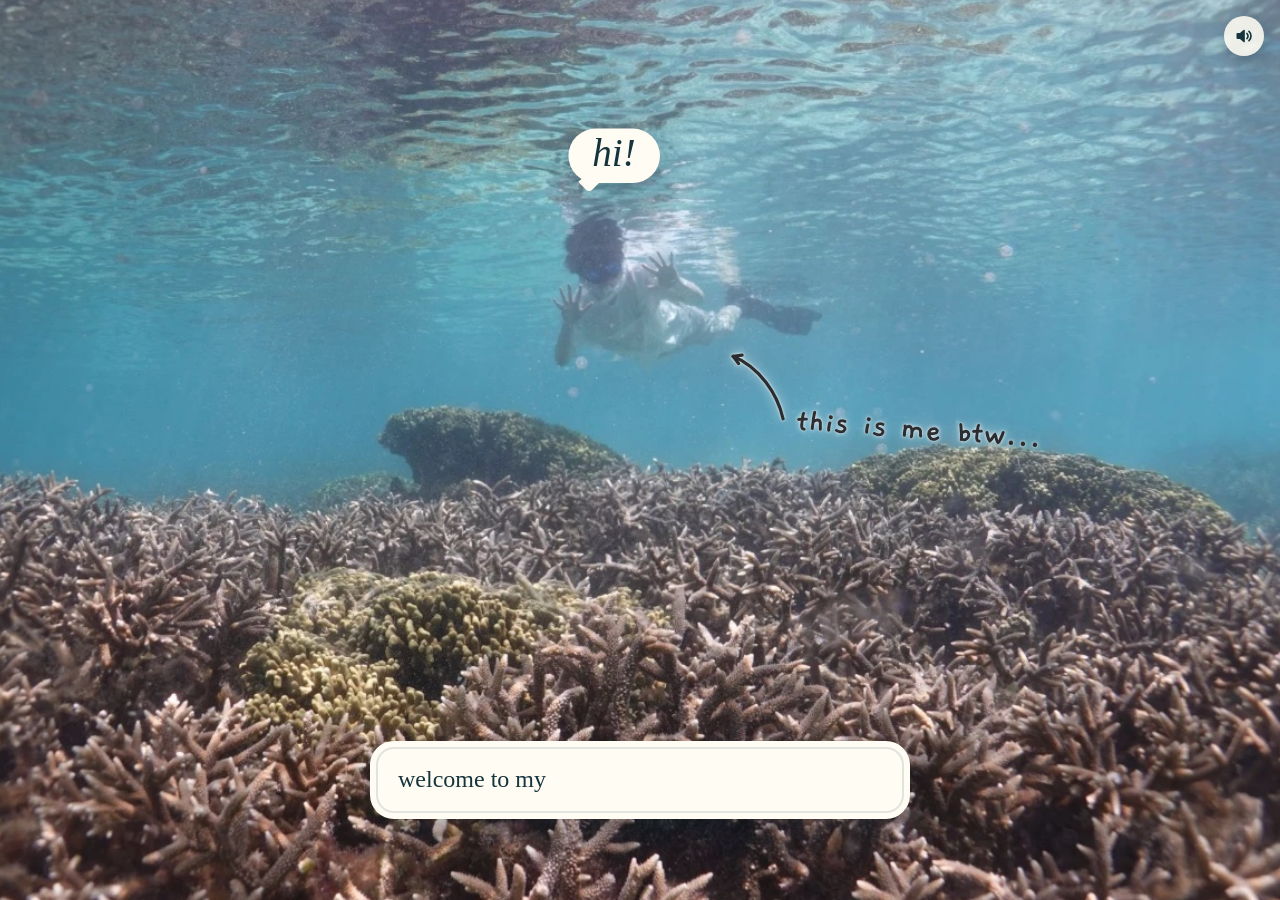
==== commit 78c8d894: "Nudge the reef stickers up a touch on desktop Co-Authored-By: Claude Opus 5.5 <noreply@anthropic.com" ====
--- a/index.html
+++ b/index.html
@@ -233,13 +233,14 @@
       /* how far down the paper reaches over the stickers; the script measures the real value */
       --band: calc(var(--tf) * 4.4);
       --air: clamp(16px, calc(3 * var(--vh)), 36px);   /* same gap under the paper and under the stickers */
+      --lift: clamp(0px, calc(3 * var(--vh) - 12px), 18px);   /* then nudge the stickers up a touch */
       --row-gap: clamp(10px, calc(4.5 * var(--vh)), 48px);
       --tag: calc(clamp(14px, 1.45vw, 19px) * 1.68 - 4px);
       /* stickers take what's left: two rows with their tags */
       --cell: min(23vw, calc((100 * var(--vh) - var(--band) - var(--row-gap) - 2 * var(--air)) / 2 - var(--tag)), 340px);
       display: grid;
       place-items: center;
-      padding: calc(var(--band) + var(--air)) 0 var(--air);
+      padding: calc(var(--band) + var(--air) - var(--lift)) 0 calc(var(--air) + var(--lift));
       pointer-events: none;
     }
     .is-menu .menu { pointer-events: auto; }
@@ -507,6 +508,7 @@
       .menu {
         --tf: 26px;
         --band: 170px;
+        --lift: 0px;
         --row-gap: 14px;
         --cell: min(42vw, calc((100 * var(--vh) - var(--band) - 2 * var(--row-gap) - 2 * var(--air)) / 3 - var(--tag)), 200px);
       }
